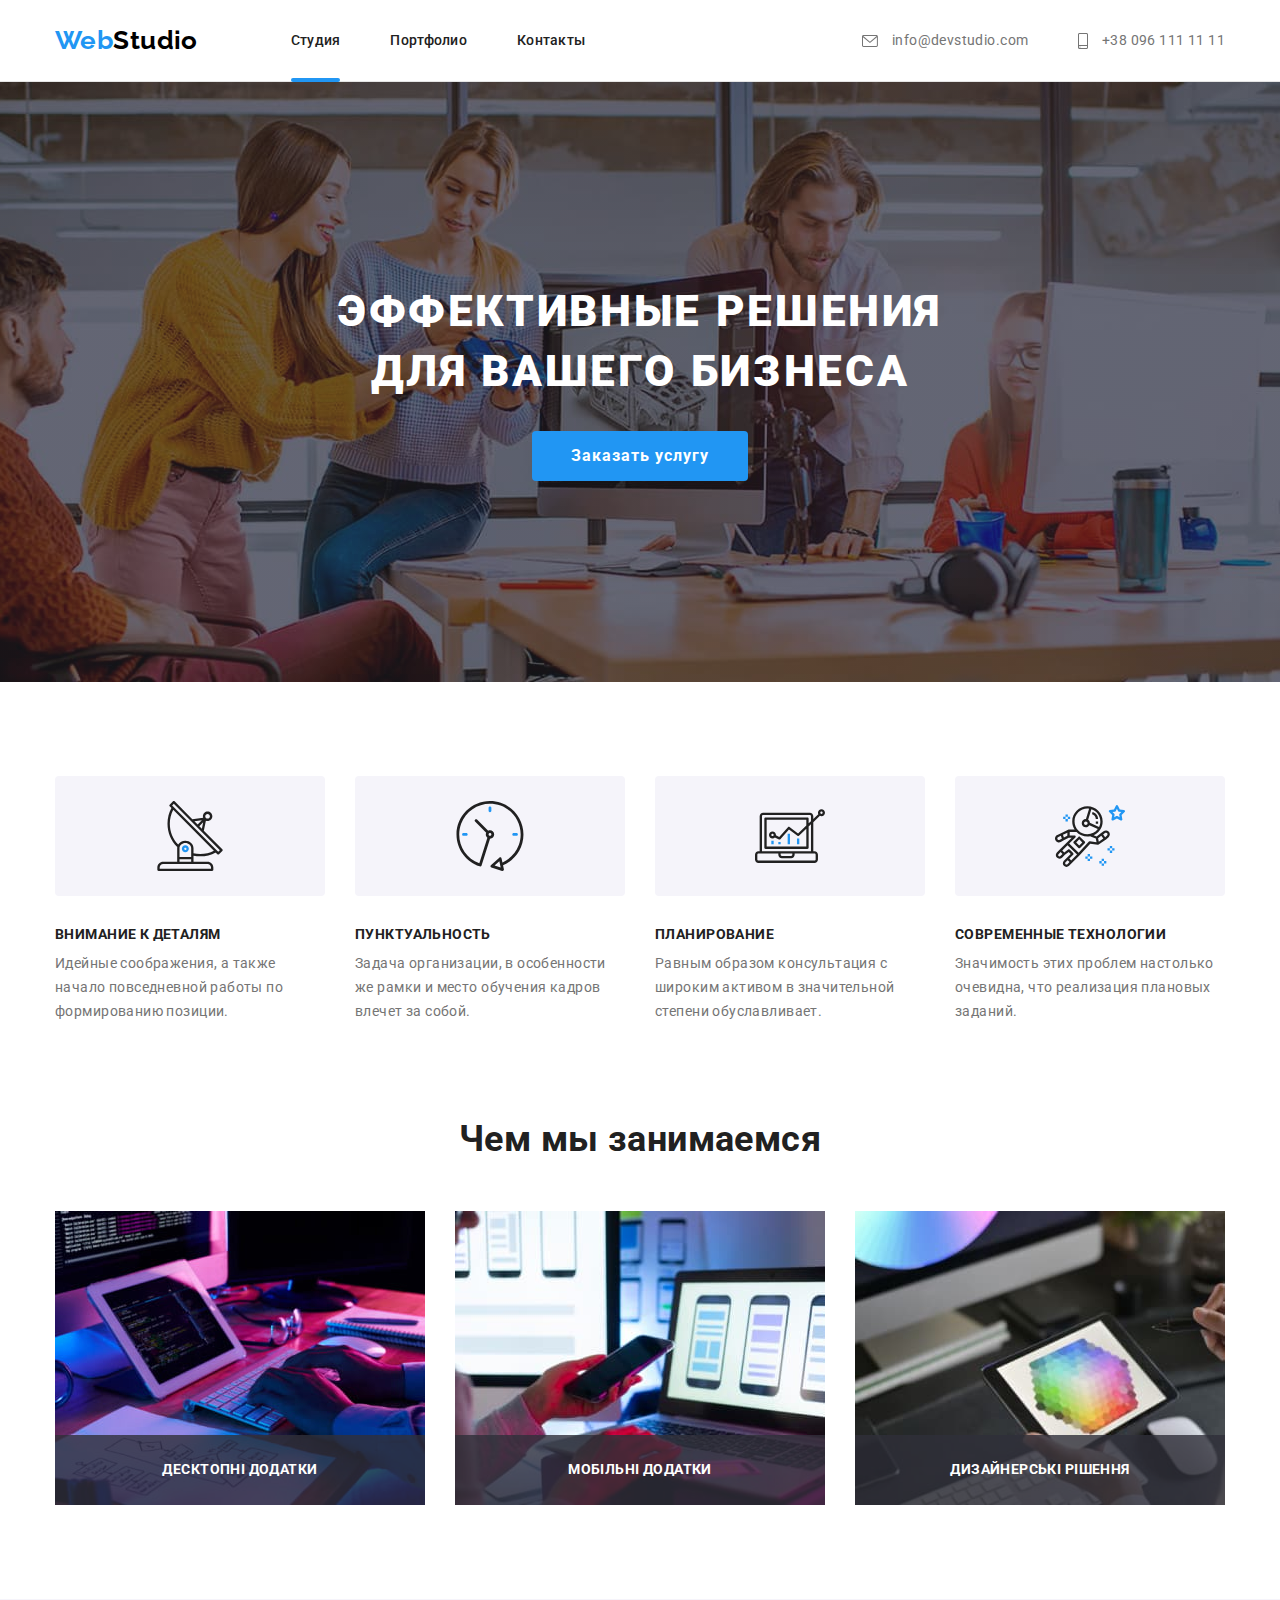
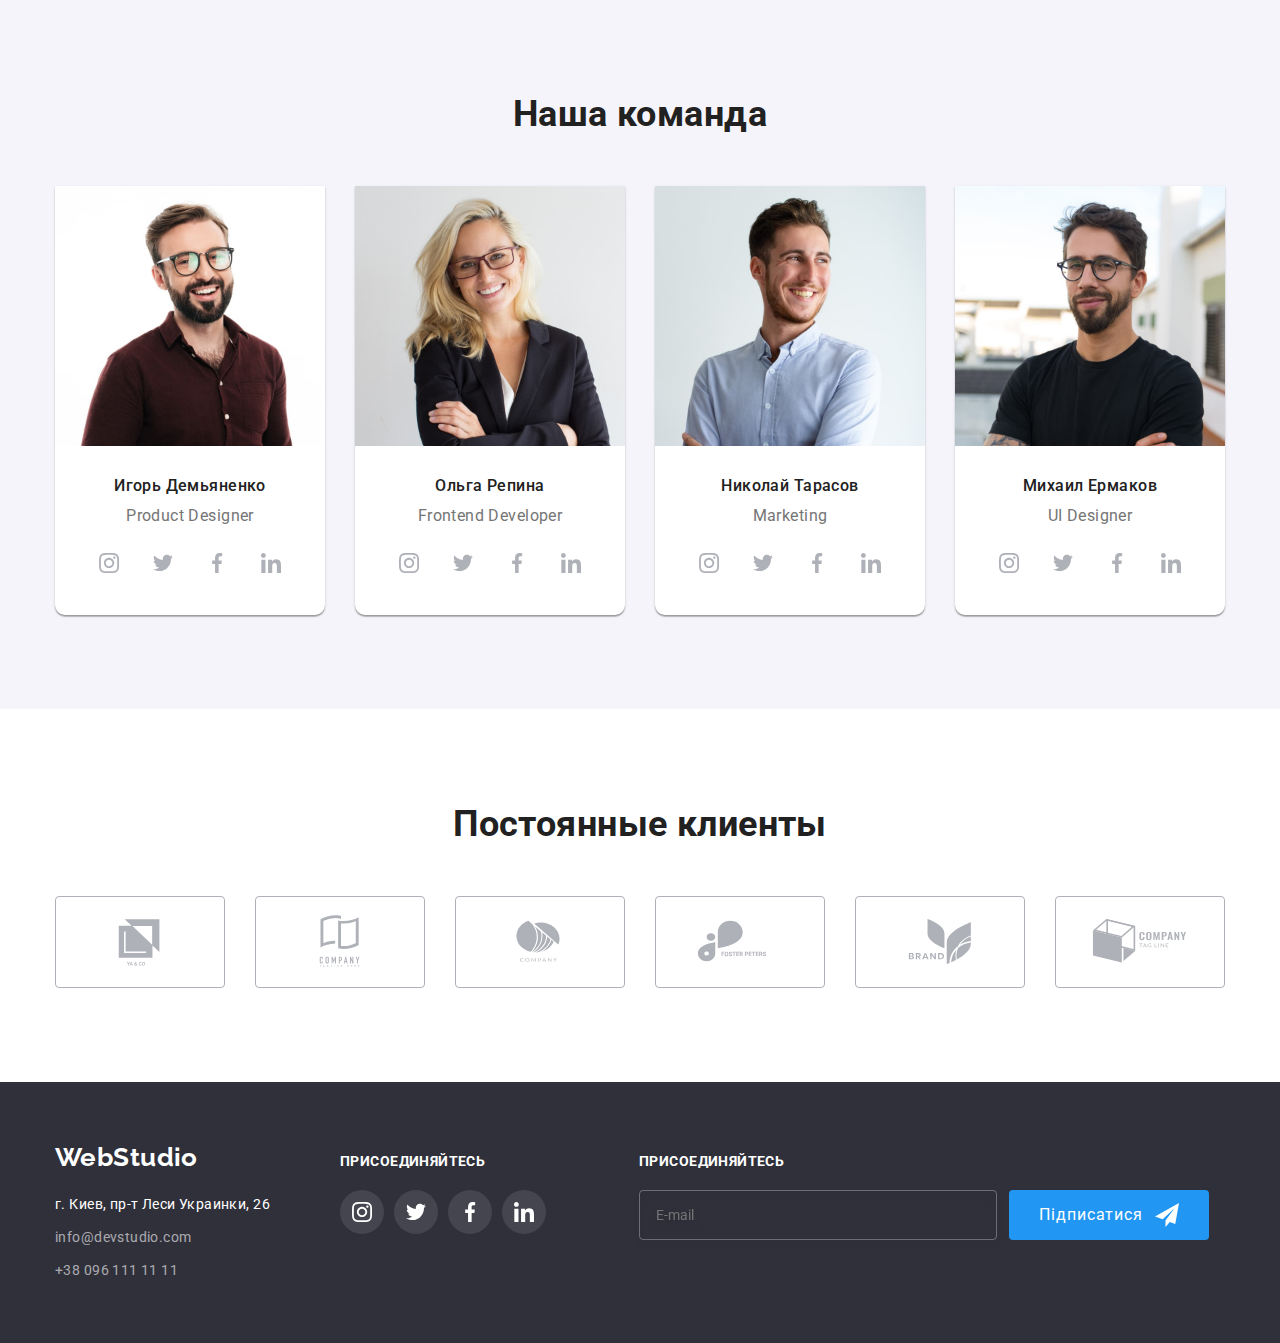
==== index.html @ ebb066fd "add sass" ====
<!DOCTYPE html>
<html lang="ru">
  <head>
    <meta charset="UTF-8" />
    <meta http-equiv="X-UA-Compatible" content="IE=edge" />
    <meta name="viewport" content="width=device-width, initial-scale=1.0" />
    <title>home-work-7</title>
    <link
      rel="stylesheet"
      href="https://cdnjs.cloudflare.com/ajax/libs/modern-normalize/1.1.0/modern-normalize.min.css"
    />
    <link
      href="https://fonts.googleapis.com/css2?family=Raleway:wght@700&family=Roboto:wght@400;500;700;900&display=swap"
      rel="stylesheet"
    />

    <link rel="stylesheet" href="./css/main.min.css" />
  </head>
  <body data-fixed-body>
    <header class="header">
      <nav class="main-nav container">
        <a class="logo main-nav__logo" href="./index.html"
          ><span class="logo__accent">Web</span>Studio</a
        >
        <ul class="site-nav">
          <li class="site-nav__item">
            <a class="site-nav__link current-page" href="./index.html">Студия</a>
          </li>
          <li class="site-nav__item">
            <a class="site-nav__link" href="./portfolio.html">Портфолио</a>
          </li>
          <li class="site-nav__item">
            <a class="site-nav__link" href="">Контакты</a>
          </li>
        </ul>
        <ul class="contacts">
          <li class="contacts__item">
            <a class="contacts__link" href="mailto:info@devstudio.com">
              <svg class="contacts__icon" width="16" height="12">
                <use href="./images/symbol-defs.svg#envelope"></use>
              </svg>
              info@devstudio.com</a
            >
          </li>
          <li class="contacts__item">
            <a class="contacts__link" href="tel:+380961111111"
              ><svg class="contacts__icon" width="10" height="16">
                <use href="./images/symbol-defs.svg#smartphone"></use>
              </svg>
              +38 096 111 11 11</a
            >
          </li>
        </ul>
      </nav>
    </header>
    <main>
      <section class="hero section">
        <div class="container">
          <h1 class="hero__title">Эффективные решения для вашего бизнеса</h1>
          <button class="btn hero__btn" type="button" data-modal-open>Заказать услугу</button>
        </div>
      </section>
      <section class="feature section">
        <div class="container">
          <h2 class="visually-hidden">Наши преимущества</h2>
          <ul class="feature__list">
            <li class="feature__item">
              <div class="feature__icon">
                <svg height="70" width="70">
                  <use href="./images/symbol-defs.svg#satellite"></use>
                </svg>
              </div>
              <h3 class="feature__title">Внимание к деталям</h3>
              <p class="feature__text">
                Идейные соображения, а также начало повседневной работы по формированию позиции.
              </p>
            </li>
            <li class="feature__item">
              <div class="feature__icon">
                <svg height="70" width="70">
                  <use href="./images/symbol-defs.svg#clock"></use>
                </svg>
              </div>
              <h3 class="feature__title">Пунктуальность</h3>
              <p class="feature__text">
                Задача организации, в особенности же рамки и место обучения кадров влечет за собой.
              </p>
            </li>
            <li class="feature__item">
              <div class="feature__icon">
                <svg height="70" width="70">
                  <use href="./images/symbol-defs.svg#graph"></use>
                </svg>
              </div>
              <h3 class="feature__title">Планирование</h3>
              <p class="feature__text">
                Равным образом консультация с широким активом в значительной степени обуславливает.
              </p>
            </li>
            <li class="feature__item">
              <div class="feature__icon">
                <svg height="70" width="70">
                  <use href="./images/symbol-defs.svg#astronaut"></use>
                </svg>
              </div>
              <h3 class="feature__title">Современные технологии</h3>
              <p class="feature__text">
                Значимость этих проблем настолько очевидна, что реализация плановых заданий.
              </p>
            </li>
          </ul>
        </div>
      </section>
      <section class="our-work section">
        <div class="container">
          <h2 class="section-title our-work__title">Чем мы занимаемся</h2>
          <ul class="our-work__list">
            <li class="our-work__item">
              <img src="./images/box_1.jpg" width="370" alt="рабочий стол с компьютером" />
              <div class="our-work__transparent-strip">
                <p class="our-work__text">Десктопні додатки</p>
              </div>
            </li>
            <li class="our-work__item">
              <img src="./images/box_2.jpg" width="370" alt="рабочий стол с компьютером" />
              <div class="our-work__transparent-strip">
                <p class="our-work__text">Мобільні додатки</p>
              </div>
            </li>
            <li class="our-work__item">
              <img src="./images/box_3.jpg" width="370" alt="планшет с палитрой цветов" />
              <div class="our-work__transparent-strip">
                <p class="our-work__text">Дизайнерські рішення</p>
              </div>
            </li>
          </ul>
        </div>
      </section>
      <section class="our-team section">
        <div class="container">
          <h2 class="section-title">Наша команда</h2>
          <ul class="our-team__list">
            <li class="our-team__item">
              <img
                src="./images/team/img_1.jpg"
                width="270"
                alt="мужчина в темной рубашке и очках"
              />
              <h3 class="our-team__title">Игорь Демьяненко</h3>
              <p class="our-team__profession">Product Designer</p>
              <ul class="social-icon-list">
                <li class="social-icon-item">
                  <a
                    class="out-team-icon-link"
                    href="https://www.instagram.com/"
                    target="_blank"
                    rel="noopener noreferrer nofollow"
                  >
                    <svg class="social-icon" height="20" width="20">
                      <use href="./images/symbol-defs.svg#instagram"></use>
                    </svg>
                  </a>
                </li>
                <li class="social-icon-item">
                  <a
                    class="out-team-icon-link"
                    href="https://twitter.com/"
                    target="_blank"
                    rel="noopener noreferrer nofollow"
                  >
                    <svg class="social-icon" height="20" width="20">
                      <use href="./images/symbol-defs.svg#twitter"></use>
                    </svg>
                  </a>
                </li>
                <li class="social-icon-item">
                  <a
                    class="out-team-icon-link"
                    href="https://www.facebook.com/"
                    target="_blank"
                    rel="noopener noreferrer nofollow"
                  >
                    <svg class="social-icon" height="20" width="20">
                      <use href="./images/symbol-defs.svg#facebook"></use>
                    </svg>
                  </a>
                </li>
                <li class="social-icon-item">
                  <a
                    class="out-team-icon-link"
                    href="https://ua.linkedin.com/"
                    target="_blank"
                    rel="noopener noreferrer nofollow"
                  >
                    <svg class="social-icon" height="20" width="20">
                      <use href="./images/symbol-defs.svg#linkedin"></use>
                    </svg>
                  </a>
                </li>
              </ul>
            </li>
            <li class="our-team__item">
              <img src="./images/team/img_2.jpg" width="270" alt="женщина в черном пиджаке" />
              <h3 class="our-team__title">Ольга Репина</h3>
              <p class="our-team__profession">Frontend Developer</p>
              <ul class="social-icon-list">
                <li class="social-icon-item">
                  <a
                    class="out-team-icon-link"
                    href="https://www.instagram.com/"
                    target="_blank"
                    rel="noopener noreferrer nofollow"
                  >
                    <svg class="social-icon" height="20" width="20">
                      <use href="./images/symbol-defs.svg#instagram"></use>
                    </svg>
                  </a>
                </li>
                <li class="social-icon-item">
                  <a
                    class="out-team-icon-link"
                    href="https://twitter.com/"
                    target="_blank"
                    rel="noopener noreferrer nofollow"
                  >
                    <svg class="social-icon" height="20" width="20">
                      <use href="./images/symbol-defs.svg#twitter"></use>
                    </svg>
                  </a>
                </li>
                <li class="social-icon-item">
                  <a
                    class="out-team-icon-link"
                    href="https://www.facebook.com/"
                    target="_blank"
                    rel="noopener noreferrer nofollow"
                  >
                    <svg class="social-icon" height="20" width="20">
                      <use href="./images/symbol-defs.svg#facebook"></use>
                    </svg>
                  </a>
                </li>
                <li class="social-icon-item">
                  <a
                    class="out-team-icon-link"
                    href="https://ua.linkedin.com/"
                    target="_blank"
                    rel="noopener noreferrer nofollow"
                  >
                    <svg class="social-icon" height="20" width="20">
                      <use href="./images/symbol-defs.svg#linkedin"></use>
                    </svg>
                  </a>
                </li>
              </ul>
            </li>
            <li class="our-team__item">
              <img src="./images/team/img_3.jpg" width="270" alt="мужчина в светлой рубашке" />
              <h3 class="our-team__title">Николай Тарасов</h3>
              <p class="our-team__profession">Marketing</p>
              <ul class="social-icon-list">
                <li class="social-icon-item">
                  <a
                    class="out-team-icon-link"
                    href="https://www.instagram.com/"
                    target="_blank"
                    rel="noopener noreferrer nofollow"
                  >
                    <svg class="social-icon" height="20" width="20">
                      <use href="./images/symbol-defs.svg#instagram"></use>
                    </svg>
                  </a>
                </li>
                <li class="social-icon-item">
                  <a
                    class="out-team-icon-link"
                    href="https://twitter.com/"
                    target="_blank"
                    rel="noopener noreferrer nofollow"
                  >
                    <svg class="social-icon" height="20" width="20">
                      <use href="./images/symbol-defs.svg#twitter"></use>
                    </svg>
                  </a>
                </li>
                <li class="social-icon-item">
                  <a
                    class="out-team-icon-link"
                    href="https://www.facebook.com/"
                    target="_blank"
                    rel="noopener noreferrer nofollow"
                  >
                    <svg class="social-icon" height="20" width="20">
                      <use href="./images/symbol-defs.svg#facebook"></use>
                    </svg>
                  </a>
                </li>
                <li class="social-icon-item">
                  <a
                    class="out-team-icon-link"
                    href="https://ua.linkedin.com/"
                    target="_blank"
                    rel="noopener noreferrer nofollow"
                  >
                    <svg class="social-icon" height="20" width="20">
                      <use href="./images/symbol-defs.svg#linkedin"></use>
                    </svg>
                  </a>
                </li>
              </ul>
            </li>
            <li class="our-team__item">
              <img src="./images/team/img_4.jpg" width="270" alt="мужчина в черной футболке" />
              <h3 class="our-team__title">Михаил Ермаков</h3>
              <p class="our-team__profession">UI Designer</p>
              <ul class="social-icon-list">
                <li class="social-icon-item">
                  <a
                    class="out-team-icon-link"
                    href="https://www.instagram.com/"
                    target="_blank"
                    rel="noopener noreferrer nofollow"
                  >
                    <svg class="social-icon" height="20" width="20">
                      <use href="./images/symbol-defs.svg#instagram"></use>
                    </svg>
                  </a>
                </li>
                <li class="social-icon-item">
                  <a
                    class="out-team-icon-link"
                    href="https://twitter.com/"
                    target="_blank"
                    rel="noopener noreferrer nofollow"
                  >
                    <svg class="social-icon" height="20" width="20">
                      <use href="./images/symbol-defs.svg#twitter"></use>
                    </svg>
                  </a>
                </li>
                <li class="social-icon-item">
                  <a
                    class="out-team-icon-link"
                    href="https://www.facebook.com/"
                    target="_blank"
                    rel="noopener noreferrer nofollow"
                  >
                    <svg class="social-icon" height="20" width="20">
                      <use href="./images/symbol-defs.svg#facebook"></use>
                    </svg>
                  </a>
                </li>
                <li class="social-icon-item">
                  <a
                    class="out-team-icon-link"
                    href="https://ua.linkedin.com/"
                    target="_blank"
                    rel="noopener noreferrer nofollow"
                  >
                    <svg class="social-icon" height="20" width="20">
                      <use href="./images/symbol-defs.svg#linkedin"></use>
                    </svg>
                  </a>
                </li>
              </ul>
            </li>
          </ul>
        </div>
      </section>
      <section class="section our-client">
        <div class="container">
          <h2 class="section-title title">Постоянные клиенты</h2>
          <ul class="our-client-list">
            <li class="our-client-item">
              <a class="our-client-link" href="" target="_blank">
                <svg class="our-client-logo" width="106" height="60">
                  <use href="./images/symbol-defs.svg#our-client-1"></use>
                </svg>
              </a>
            </li>
            <li class="our-client-item">
              <a class="our-client-link" href="" target="_blank">
                <svg class="our-client-logo" width="106" height="60">
                  <use href="./images/symbol-defs.svg#our-client-2"></use>
                </svg>
              </a>
            </li>
            <li class="our-client-item">
              <a class="our-client-link" href="" target="_blank">
                <svg class="our-client-logo" width="106" height="60">
                  <use href="./images/symbol-defs.svg#our-client-3"></use>
                </svg>
              </a>
            </li>
            <li class="our-client-item">
              <a class="our-client-link" href="" target="_blank">
                <svg class="our-client-logo" width="106" height="60">
                  <use href="./images/symbol-defs.svg#our-client-4"></use>
                </svg>
              </a>
            </li>
            <li class="our-client-item">
              <a class="our-client-link" href="" target="_blank">
                <svg class="our-client-logo" width="106" height="60">
                  <use href="./images/symbol-defs.svg#our-client-5"></use>
                </svg>
              </a>
            </li>
            <li class="our-client-item">
              <a class="our-client-link" href="" target="_blank">
                <svg class="our-client-logo" width="106" height="60">
                  <use href="./images/symbol-defs.svg#our-client-6"></use>
                </svg>
              </a>
            </li>
          </ul>
        </div>
      </section>
      <div class="backdrop is-hidden" data-modal>
        <div class="modal">
          <button class="modal-btn-cloce" data-modal-close>
            <svg class="modal-btn-cloce-icon" width="18" height="18">
              <use href="./images/symbol-defs.svg#modal-btn-close"></use>
            </svg>
          </button>
          <form class="register-form" name="register-form">
            <strong class="register-title">Залиште свої дані, ми вам передзвонимо</strong>
            <div class="register-group" role="group">
              <label class="register-wrap">
                <span class="register-lable">Ім'я</span>
                <input class="register-input" name="user-name" type="text" />
                <svg class="register-icon" width="18" height="18">
                  <use href="./images/symbol-defs.svg#form-name"></use>
                </svg>
              </label>

              <label class="register-wrap">
                <span class="register-lable">Телефон</span>
                <input class="register-input" name="user-phone" type="tel" />
                <svg class="register-icon" width="18" height="18">
                  <use href="./images/symbol-defs.svg#form-phone"></use>
                </svg>
              </label>
              <label class="register-wrap">
                <span class="register-lable">Пошта</span>
                <input class="register-input" name="user-email" type="email" />
                <svg class="register-icon" width="18" height="18">
                  <use href="./images/symbol-defs.svg#form-email"></use>
                </svg>
              </label>
              <label class="register-wrap">
                <span class="register-lable">Коментар</span>
                <textarea
                  class="register-message"
                  name="user-message"
                  rows="5"
                  placeholder="Введіть текст"
                ></textarea>
              </label>
            </div>
            <label class="register-agreement">
              <input
                class="register-checkbox visually-hidden"
                type="checkbox"
                name="register-checkbox"
              />
              <svg class="register-agreement-icon" width="16" height="15">
                <use class="icon-uncheck" href="./images/symbol-defs.svg#form-unchecked"></use>
                <use class="icon-check" href="./images/symbol-defs.svg#form-checked"></use>
              </svg>
              <span class="register-agreement-text"
                >Погоджуюся з розсилкою та приймаю
                <a
                  class="register-agreement-link"
                  href=""
                  target="_blank"
                  rel="noopener noreferrer nofollow"
                  >Умови договору</a
                ></span
              >
            </label>
            <button class="btn register-btn" type="submit">Відправити</button>
          </form>
        </div>
      </div>
    </main>
    <footer class="footer">
      <div class="container footer-wrap">
        <div class="footer-address-wrapper">
          <a href="./index.html" class="logo footer-logo"
            ><span class="logo-accent">Web</span>Studio</a
          >
          <address class="address">
            <ul class="address-list">
              <li class="address-item">
                <a
                  class="address-reset"
                  href="https://goo.gl/maps/MB9hLjErAf5WU4tf9"
                  target="_blank"
                  rel="noopener noreferrer nofollow"
                  >г. Киев, пр-т Леси Украинки, 26</a
                >
              </li>
              <li class="address-item">
                <a href="mailto:info@devstudio.com" class="footer-contacts items"
                  >info@devstudio.com</a
                >
              </li>
              <li class="address-item">
                <a href="tel:+380961111111" class="footer-contacts items">+38 096 111 11 11</a>
              </li>
            </ul>
          </address>
        </div>

        <div class="footer-social-wrapper">
          <h2 class="footer-title">присоединяйтесь</h2>
          <ul class="social-icon-list">
            <li class="social-icon-item">
              <a
                class="footer-social-icon-link"
                href="https://www.instagram.com/"
                target="_blank"
                rel="noopener noreferrer nofollow"
              >
                <svg class="social-icon" height="20" width="20">
                  <use href="./images/symbol-defs.svg#instagram"></use>
                </svg>
              </a>
            </li>
            <li class="social-icon-item">
              <a
                class="footer-social-icon-link"
                href="https://twitter.com/"
                target="_blank"
                rel="noopener noreferrer nofollow"
              >
                <svg class="social-icon" height="20" width="20">
                  <use href="./images/symbol-defs.svg#twitter"></use>
                </svg>
              </a>
            </li>
            <li class="social-icon-item">
              <a
                class="footer-social-icon-link"
                href="https://www.facebook.com/"
                target="_blank"
                rel="noopener noreferrer nofollow"
              >
                <svg class="social-icon" height="20" width="20">
                  <use href="./images/symbol-defs.svg#facebook"></use>
                </svg>
              </a>
            </li>
            <li class="social-icon-item">
              <a
                class="footer-social-icon-link"
                href="https://ua.linkedin.com/"
                target="_blank"
                rel="noopener noreferrer nofollow"
              >
                <svg class="social-icon" height="20" width="20">
                  <use href="./images/symbol-defs.svg#linkedin"></use>
                </svg>
              </a>
            </li>
          </ul>
        </div>
        <div class="footer-form-wrap">
          <h3 class="footer-title">присоединяйтесь</h3>
          <form class="footer-form">
            <input class="footer-input" type="text" placeholder="E-mail" name="footer-input" />
            <button class="footer-btn" type="submit">
              <span class="footer-btn-text">Підписатися</span
              ><svg width="24" height="24">
                <use href="./images/symbol-defs.svg#footer-icon-send"></use>
              </svg>
            </button>
          </form>
        </div>
      </div>
    </footer>
    <script src="./js/modal.js"></script>
  </body>
</html>
---- css/main.min.css ----
:root{--body-bg-color: #fff;--darck-background-color: #2f303a;--primery-background-color: #f5f4fa;--header-logo-color: #000000;--primery-text-color: #757575;--title-text-color: #212121;--white-title-color: #fff;--accent-site-color: #2196f3;--white-btn-text-color: #fff;--overlay-portfolio-color: rgba(33, 150, 243, 0.9);--icon-color: #afb1b8;--footer-address-color: rgba(255, 255, 255, 0.6);--footer-social-icon-bg: rgba(255, 255, 255, 0.1);--backdrop-color: rgba(0, 0, 0, 0.2);--input-bordr-color: rgba(33, 33, 33, 0.2);--input-label-color: #757575;--input-placeholder-color: rgba(117, 117, 117, 0.5);--input-icon-color: #212121;--main-transition: 250ms cubic-bezier(0.4, 0, 0.2, 1)}.visually-hidden{position:absolute;width:1px;height:1px;margin:-1px;border:0;padding:0;white-space:nowrap;-webkit-clip-path:inset(100%);clip-path:inset(100%);clip:rect(0 0 0 0);overflow:hidden}ul{list-style:none;margin-top:0;margin-bottom:0;padding-left:0}p{margin-top:0;margin-bottom:0}a{text-decoration:none;color:inherit}h1,h2,h3,h4,h5,h6{color:var(--title-text-color);margin-top:0;margin-bottom:0}img{display:block;max-width:100%;height:auto}body{font-family:"Roboto",sans-serif;color:var(--primery-text-color);font-size:14px;letter-spacing:.03em;background-color:var(--body-bg-color);max-width:100%}.container{width:1200px;padding-left:15px;padding-right:15px;margin-left:auto;margin-right:auto}.section{padding-bottom:94px;padding-top:94px}.current-page{color:var(--accent-site-color);position:relative}.current-page::after{content:"";display:block;position:absolute;bottom:-1px;width:100%;height:4px;border-radius:2px;background-color:#2196f3}.section-title{font-size:36px;line-height:1.2;text-align:center;margin-bottom:50px}.btn{display:-webkit-box;display:-ms-flexbox;display:flex;-webkit-box-align:center;-ms-flex-align:center;align-items:center;-webkit-box-pack:center;-ms-flex-pack:center;justify-content:center;margin:0 auto;height:50px;font-family:inherit;font-size:16px;font-weight:700;line-height:1.88;letter-spacing:.06em;color:var(--white-btn-text-color);background-color:var(--accent-site-color);border:rgba(0,0,0,0);border-radius:4px;cursor:pointer}.logo{font-family:"Raleway",sans-serif;font-weight:700;font-size:26px;line-height:1.2;color:var(--header-logo-color)}.logo__accent{color:var(--accent-site-color)}.social-icon-list{display:-webkit-box;display:-ms-flexbox;display:flex;-webkit-box-pack:center;-ms-flex-pack:center;justify-content:center;gap:10px}.out-team-icon-link{height:44px;width:44px;border-radius:50%;display:-webkit-box;display:-ms-flexbox;display:flex;-webkit-box-pack:center;-ms-flex-pack:center;justify-content:center;-webkit-box-align:center;-ms-flex-align:center;align-items:center;-webkit-transition:background-color var(--main-transition);transition:background-color var(--main-transition)}.out-team-icon-link:is(:hover,:focus) .social-icon{fill:var(--white-title-color)}.out-team-icon-link:is(:hover,:focus){fill:var(--white-title-color);background-color:#2196f3}.social-icon{fill:var(--icon-color);-webkit-transition:fill var(--main-transition);transition:fill var(--main-transition)}.header{border-bottom:1px solid #e5e5e5;max-width:1600px;margin:0 auto}.main-nav{display:-webkit-box;display:-ms-flexbox;display:flex;-webkit-box-align:center;-ms-flex-align:center;align-items:center}.site-nav__link,.contacts-link{font-weight:500;line-height:1.2;letter-spacing:.02em}.site-nav__link{color:var(--title-text-color);padding-top:32px;padding-bottom:32px;display:block;-webkit-transition:color var(--main-transition);transition:color var(--main-transition)}.site-nav__link:is(:hover,:focus){color:var(--accent-site-color)}.site-nav{display:-webkit-box;display:-ms-flexbox;display:flex;margin-left:93px;gap:50px}.contacts{display:-webkit-box;display:-ms-flexbox;display:flex;margin-left:auto;gap:50px}.contacts__link{color:var(--primery-text-color);padding-top:32px;padding-bottom:32px;-webkit-transition:color var(--main-transition);transition:color var(--main-transition)}.contacts__link:is(:hover,:focus){color:var(--accent-site-color)}.contacts__icon{vertical-align:middle;display:inline-block;fill:currentColor;margin-right:10px}.hero{padding:200px 0;text-align:center;min-height:600px;max-width:1600px;margin:0 auto;background-color:var(--darck-background-color);background-image:-webkit-gradient(linear, left top, right top, from(rgba(47, 48, 58, 0.4)), to(rgba(47, 48, 58, 0.4))),url(../images/hero.jpg);background-image:linear-gradient(to right, rgba(47, 48, 58, 0.4), rgba(47, 48, 58, 0.4)),url(../images/hero.jpg);background-repeat:no-repeat;background-size:cover;background-position:center}.hero__title{font-weight:900;font-size:44px;line-height:1.36;letter-spacing:.06em;text-transform:uppercase;width:693px;color:var(--white-title-color);margin-bottom:30px;margin-left:auto;margin-right:auto}.hero__btn{width:216px;-webkit-transition:-webkit-transform var(--main-transition);transition:-webkit-transform var(--main-transition);transition:transform var(--main-transition);transition:transform var(--main-transition), -webkit-transform var(--main-transition);-webkit-transition:-webkit-box-shadow var(--main-transition);transition:-webkit-box-shadow var(--main-transition);transition:box-shadow var(--main-transition);transition:box-shadow var(--main-transition), -webkit-box-shadow var(--main-transition)}.hero__btn:is(:hover,:focus){-webkit-box-shadow:0px 4px 4px rgba(255,255,255,.3);box-shadow:0px 4px 4px rgba(255,255,255,.3)}.feature__list{display:-webkit-box;display:-ms-flexbox;display:flex;-webkit-box-pack:justify;-ms-flex-pack:justify;justify-content:space-between}.feature__item{max-width:270px}.feature__title{font-size:14px;line-height:1.172;text-transform:uppercase;margin-bottom:10px}.feature__text{line-height:1.71}.feature__icon{height:120px;background-color:var(--primery-background-color);border-radius:4px;display:-webkit-box;display:-ms-flexbox;display:flex;-webkit-box-pack:center;-ms-flex-pack:center;justify-content:center;-webkit-box-align:center;-ms-flex-align:center;align-items:center;margin-bottom:30px}.our-work{padding-top:0}.our-work__list{display:-webkit-box;display:-ms-flexbox;display:flex;-webkit-box-pack:justify;-ms-flex-pack:justify;justify-content:space-between}.our-work__item{position:relative}.our-work__transparent-strip{content:"";display:block;position:absolute;bottom:0;width:100%;height:70px;background-color:rgba(47,48,58,.8);display:-webkit-box;display:-ms-flexbox;display:flex;-webkit-box-align:center;-ms-flex-align:center;align-items:center;-webkit-box-pack:center;-ms-flex-pack:center;justify-content:center}.our-work__text{font-size:14px;font-weight:700;line-height:1.14;letter-spacing:.03em;text-transform:uppercase;color:var(--white-title-color);display:-webkit-box;display:-ms-flexbox;display:flex;-webkit-box-align:center;-ms-flex-align:center;align-items:center;-webkit-box-pack:center;-ms-flex-pack:center;justify-content:center}.our-team{background-color:var(--primery-background-color);max-width:1600px;margin:0 auto}.our-team__list{display:-webkit-box;display:-ms-flexbox;display:flex;-webkit-box-pack:justify;-ms-flex-pack:justify;justify-content:space-between}.our-team__item{background-color:var(--body-bg-color);border-bottom-left-radius:10px;border-bottom-right-radius:10px;-webkit-box-shadow:0px 1px 3px rgba(0,0,0,.12),0px 1px 1px rgba(0,0,0,.14),0px 2px 1px rgba(0,0,0,.2);box-shadow:0px 1px 3px rgba(0,0,0,.12),0px 1px 1px rgba(0,0,0,.14),0px 2px 1px rgba(0,0,0,.2);padding-bottom:30px}.our-team__title{font-size:16px;font-weight:500;line-height:1.2;text-align:center;padding-top:30px;margin-bottom:10px}.our-team__profession{font-size:16px;line-height:1.2;text-align:center;margin-bottom:16px}.our-client-list{display:-webkit-box;display:-ms-flexbox;display:flex;gap:30px}.our-client-link{width:170px;height:92px;border:1px solid var(--icon-color);border-radius:4px;display:-webkit-box;display:-ms-flexbox;display:flex;-webkit-box-pack:center;-ms-flex-pack:center;justify-content:center;-webkit-box-align:center;-ms-flex-align:center;align-items:center;-ms-flex-preferred-size:calc((100% - 150px)/6);flex-basis:calc((100% - 150px)/6);-webkit-transition:border var(--main-transition);transition:border var(--main-transition)}.our-client-link:is(:hover,:focus){border:1px solid var(--accent-site-color)}.our-client-logo{fill:var(--icon-color);-webkit-transition:fill var(--main-transition);transition:fill var(--main-transition)}.our-client-link:is(:hover,:focus) .our-client-logo{fill:var(--accent-site-color)}.footer-wrap{display:-webkit-box;display:-ms-flexbox;display:flex;-webkit-box-align:baseline;-ms-flex-align:baseline;align-items:baseline}.footer{background-color:var(--darck-background-color);padding-top:60px;padding-bottom:60px;max-width:1600px;margin:0 auto}.footer .logo,.footer .address{color:#fff}.address .footer-contacts{color:var(--footer-address-color)}.address{line-height:1.7;font-style:normal;display:-webkit-inline-box;display:-ms-inline-flexbox;display:inline-flex}.address .items{-webkit-transition:color var(--main-transition);transition:color var(--main-transition)}.address .items:is(:hover,:focus){color:var(--accent-site-color)}.footer-logo{display:block;margin-bottom:20px}.address-item:not(:last-child){margin-bottom:9px}.footer-title{font-size:14px;text-transform:uppercase;line-height:1.14;letter-spacing:.03em;color:var(--white-title-color);margin-bottom:20px}.footer-address-wrapper{display:inline-block;margin-right:70px}.footer-social-wrapper{display:inline-block;margin-right:93px}.footer-social-wrapper .social-icon{fill:var(--white-title-color)}.social-icon{display:block}.footer-social-icon-link{height:44px;width:44px;border-radius:50%;display:-webkit-box;display:-ms-flexbox;display:flex;-webkit-box-pack:center;-ms-flex-pack:center;justify-content:center;-webkit-box-align:center;-ms-flex-align:center;align-items:center;background-color:var(--footer-social-icon-bg);-webkit-transition:background-color var(--main-transition);transition:background-color var(--main-transition)}.footer-social-icon-link:is(:hover,:focus){fill:var(--white-title-color);background-color:#2196f3}.footer-form{display:-webkit-box;display:-ms-flexbox;display:flex}.footer-input{width:358px;height:50px;margin-right:12px;padding:15px 16px;color:#fff;background-color:rgba(0,0,0,0);border:1px solid rgba(255,255,255,.3);-webkit-filter:drop-shadow(0px 4px 4px rgba(0, 0, 0, 0.15));filter:drop-shadow(0px 4px 4px rgba(0, 0, 0, 0.15));border-radius:4px;outline:rgba(0,0,0,0)}.footer-btn{display:-webkit-box;display:-ms-flexbox;display:flex;-webkit-box-align:center;-ms-flex-align:center;align-items:center;-webkit-box-pack:center;-ms-flex-pack:center;justify-content:center;gap:12px;width:200px;height:50px;background:var(--accent-site-color);color:var(--white-btn-text-color);border:rgba(0,0,0,0);border-radius:4px;-webkit-transition:-webkit-box-shadow var(--main-transition);transition:-webkit-box-shadow var(--main-transition);transition:box-shadow var(--main-transition);transition:box-shadow var(--main-transition), -webkit-box-shadow var(--main-transition)}.footer-btn:is(:hover,:focus){-webkit-box-shadow:0px 4px 4px rgba(255,255,255,.3);box-shadow:0px 4px 4px rgba(255,255,255,.3)}.footer-btn-text{font-size:16px;line-height:1.88;letter-spacing:.06em}.filter-buttons{display:-webkit-box;display:-ms-flexbox;display:flex;-webkit-box-pack:center;-ms-flex-pack:center;justify-content:center;margin-bottom:50px;gap:8px}.filter-bnt{font-family:inherit;font-size:16px;font-weight:500;line-height:1.6;background-color:var(--primery-background-color);cursor:pointer;border:0;border-radius:4px;padding:6px 22px;-webkit-transition:background-color var(--main-transition),color var(--main-transition),-webkit-box-shadow var(--main-transition);transition:background-color var(--main-transition),color var(--main-transition),-webkit-box-shadow var(--main-transition);transition:background-color var(--main-transition),color var(--main-transition),box-shadow var(--main-transition);transition:background-color var(--main-transition),color var(--main-transition),box-shadow var(--main-transition),-webkit-box-shadow var(--main-transition)}.filter-bnt:is(:hover,:focus),.filter-bnt.current-filter{color:var(--white-btn-text-color);background-color:var(--accent-site-color);-webkit-box-shadow:0px 3px 1px rgba(0,0,0,.1),0px 1px 2px rgba(0,0,0,.08),0px 2px 2px rgba(0,0,0,.12);box-shadow:0px 3px 1px rgba(0,0,0,.1),0px 1px 2px rgba(0,0,0,.08),0px 2px 2px rgba(0,0,0,.12)}.portfolio-list .portfolio-title{font-weight:700;font-size:18px;line-height:2;letter-spacing:.06em}.portfolio-item .portfolio-text{font-size:16px;line-height:1.9}.portfolio-list{display:-webkit-box;display:-ms-flexbox;display:flex;-ms-flex-wrap:wrap;flex-wrap:wrap;gap:30px}.portfolio-title{margin-bottom:4px}.portfolio-text-wrap{padding:20px 24px;border:1px solid #e5e5e5;border-top:none}.portfolio-item{-ms-flex-preferred-size:calc((100% - 60px)/3);flex-basis:calc((100% - 60px)/3)}.portfolio-item-link{display:block;-webkit-transition:-webkit-box-shadow var(--main-transition);transition:-webkit-box-shadow var(--main-transition);transition:box-shadow var(--main-transition);transition:box-shadow var(--main-transition), -webkit-box-shadow var(--main-transition)}.portfolio-item-link:is(:hover,:focus){-webkit-box-shadow:0px 1px 1px rgba(0,0,0,.12),0px 4px 4px rgba(0,0,0,.06),1px 4px 6px rgba(0,0,0,.16);box-shadow:0px 1px 1px rgba(0,0,0,.12),0px 4px 4px rgba(0,0,0,.06),1px 4px 6px rgba(0,0,0,.16)}.portfolio-item-img{position:relative;overflow:hidden}.portfolio-item-overlay-text{font-size:18px;line-height:1.56;letter-spacing:.03em;color:var(--white-title-color);padding:63px 24px}.portfolio-item-overlay{position:absolute;top:0;left:0;width:100%;height:100%;background-color:var(--overlay-portfolio-color);-webkit-transform:translateY(100%);transform:translateY(100%);-webkit-transition:-webkit-transform var(--main-transition);transition:-webkit-transform var(--main-transition);transition:transform var(--main-transition);transition:transform var(--main-transition), -webkit-transform var(--main-transition)}.portfolio-item-link:is(:hover,:focus) .portfolio-item-overlay{-webkit-transform:translateY(0);transform:translateY(0)}.backdrop{position:fixed;top:0;left:0;width:100%;height:100%;background-color:var(--backdrop-color);opacity:1;-webkit-transition:opacity var(--main-transition);transition:opacity var(--main-transition)}.backdrop.is-hidden{opacity:0;pointer-events:none;visibility:hidden}.modal{position:absolute;top:50%;left:50%;width:528px;height:581px;padding:40px;background-color:#fff;-webkit-box-shadow:0px 1px 3px rgba(0,0,0,.12),0px 1px 1px rgba(0,0,0,.14),0px 2px 1px rgba(0,0,0,.2);box-shadow:0px 1px 3px rgba(0,0,0,.12),0px 1px 1px rgba(0,0,0,.14),0px 2px 1px rgba(0,0,0,.2);border-radius:4px;-webkit-transform:scale(1) translate(-50%, -50%);transform:scale(1) translate(-50%, -50%);-webkit-transition:-webkit-transform var(--main-transition);transition:-webkit-transform var(--main-transition);transition:transform var(--main-transition);transition:transform var(--main-transition), -webkit-transform var(--main-transition)}.backdrop.is-hidden .modal{-webkit-transform:scale(0.9) translate(-50%, -50%);transform:scale(0.9) translate(-50%, -50%);-webkit-transition:opacity var(--main-transition);transition:opacity var(--main-transition)}.modal-btn-cloce{position:absolute;top:8px;right:8px;padding:6px;border:1px solid rgba(0,0,0,.1);border-radius:50%;background-color:#fff}.modal-btn-cloce:is(:hover,:focus){border:1px solid #2196f3}.modal-btn-cloce:is(:hover,:focus) .modal-btn-cloce-icon{-webkit-transform:rotate(90deg) scale(1.3);transform:rotate(90deg) scale(1.3);fill:#2196f3}.modal-btn-cloce-icon{display:-webkit-box;display:-ms-flexbox;display:flex;-webkit-box-align:center;-ms-flex-align:center;align-items:center;-webkit-box-pack:justify;-ms-flex-pack:justify;justify-content:space-between;-webkit-transition:scale 350ms linear,-webkit-transform 225ms linear;transition:scale 350ms linear,-webkit-transform 225ms linear;transition:transform 225ms linear,scale 350ms linear;transition:transform 225ms linear,scale 350ms linear,-webkit-transform 225ms linear}.register-title{font-size:20px;line-height:1.15;letter-spacing:.03em;color:var(--title-text-color);display:block;text-align:center;margin-bottom:12px}.register-group{margin-bottom:20px}.register-message,.register-input{min-width:448px;border:1px solid var(--input-bordr-color);border-radius:4px}.register-input{display:block;font-size:14px;height:40px;margin-bottom:10px;padding:12px;padding-left:42px;outline:rgba(0,0,0,0);-webkit-transition:border-color var(--main-transition);transition:border-color var(--main-transition)}.register-input:focus{border-color:var(--accent-site-color)}.register-wrap{position:relative;display:block}.register-icon{position:absolute;bottom:11px;left:12px;fill:var(--input-icon-color);-webkit-transition:fill var(--main-transition);transition:fill var(--main-transition)}.register-input:focus+.register-icon{fill:var(--accent-site-color)}.register-message{height:120px;padding:12px 16px;resize:none;outline:rgba(0,0,0,0);-webkit-transition:border-color var(--main-transition);transition:border-color var(--main-transition)}.register-message::-webkit-input-placeholder{font-size:12px;line-height:1.16;letter-spacing:.01em;color:var(--input-placeholder-color)}.register-message::-moz-placeholder{font-size:12px;line-height:1.16;letter-spacing:.01em;color:var(--input-placeholder-color)}.register-message:-ms-input-placeholder{font-size:12px;line-height:1.16;letter-spacing:.01em;color:var(--input-placeholder-color)}.register-message::-ms-input-placeholder{font-size:12px;line-height:1.16;letter-spacing:.01em;color:var(--input-placeholder-color)}.register-message::placeholder{font-size:12px;line-height:1.16;letter-spacing:.01em;color:var(--input-placeholder-color)}.register-message:focus{border-color:var(--accent-site-color)}.register-lable{display:block;font-weight:400;font-size:12px;line-height:1.16;letter-spacing:.01em;color:var(--input-label-color);margin-bottom:4px}.register-agreement{display:-webkit-box;display:-ms-flexbox;display:flex;-webkit-box-align:center;-ms-flex-align:center;align-items:center;-webkit-box-pack:center;-ms-flex-pack:center;justify-content:center;gap:8px;margin-bottom:30px}.register-agreement-text{font-size:14px;line-height:1.71;letter-spacing:.03em;color:var(--primery-text-color);-webkit-user-select:none;-moz-user-select:none;-ms-user-select:none;user-select:none}.register-agreement-link{color:var(--accent-site-color);text-decoration:underline;text-underline-position:under}.icon-check{opacity:0;-webkit-transition:opacity var(--main-transition);transition:opacity var(--main-transition)}.register-checkbox:checked+.register-agreement-icon>.icon-uncheck{opacity:0}.register-checkbox:checked+.register-agreement-icon>.icon-check{opacity:1}.register-checkbox:focus+.register-agreement-icon{outline:2px solid var(--accent-site-color);outline-offset:1px;border-radius:2px}.register-btn{width:200px;-webkit-transition:-webkit-box-shadow var(--main-transition);transition:-webkit-box-shadow var(--main-transition);transition:box-shadow var(--main-transition);transition:box-shadow var(--main-transition), -webkit-box-shadow var(--main-transition)}.register-btn:is(:hover,:focus){-webkit-box-shadow:0px 4px 4px rgba(0,0,0,.15);box-shadow:0px 4px 4px rgba(0,0,0,.15)}/*# sourceMappingURL=main.min.css.map */
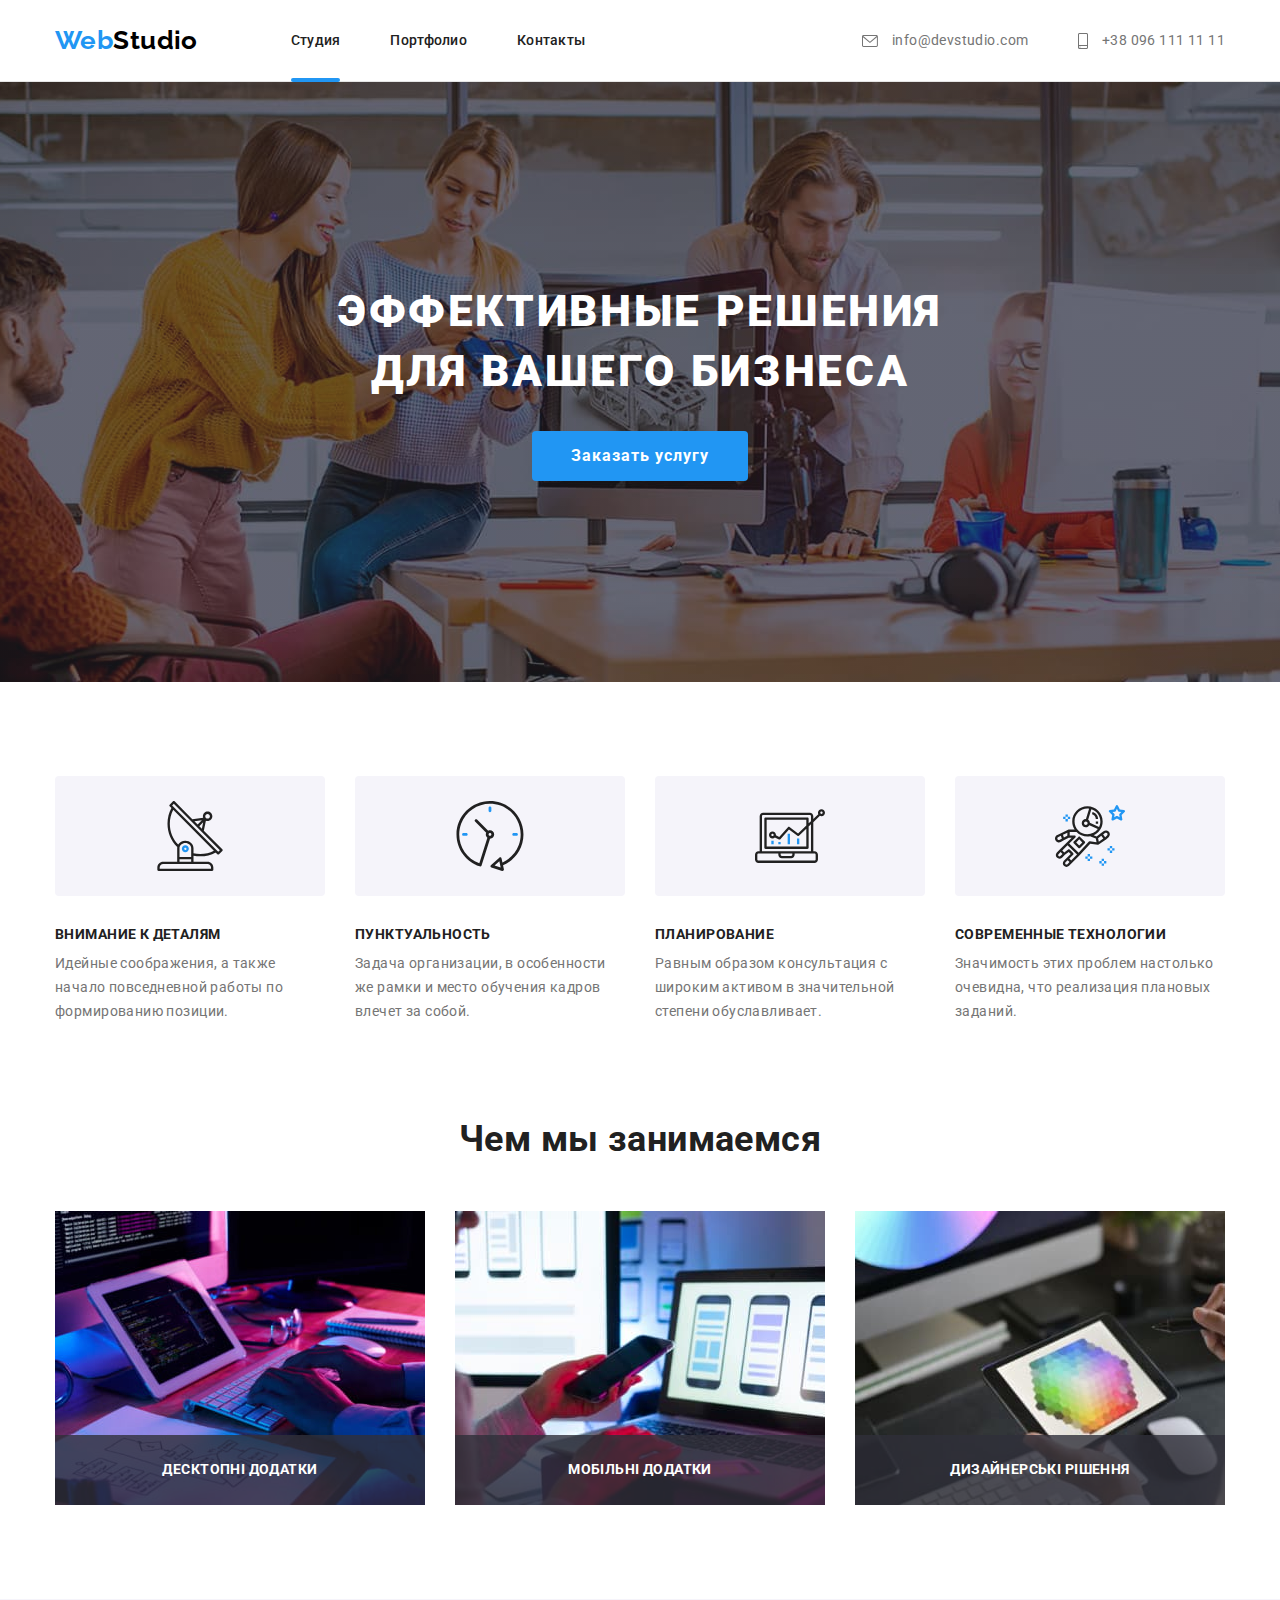
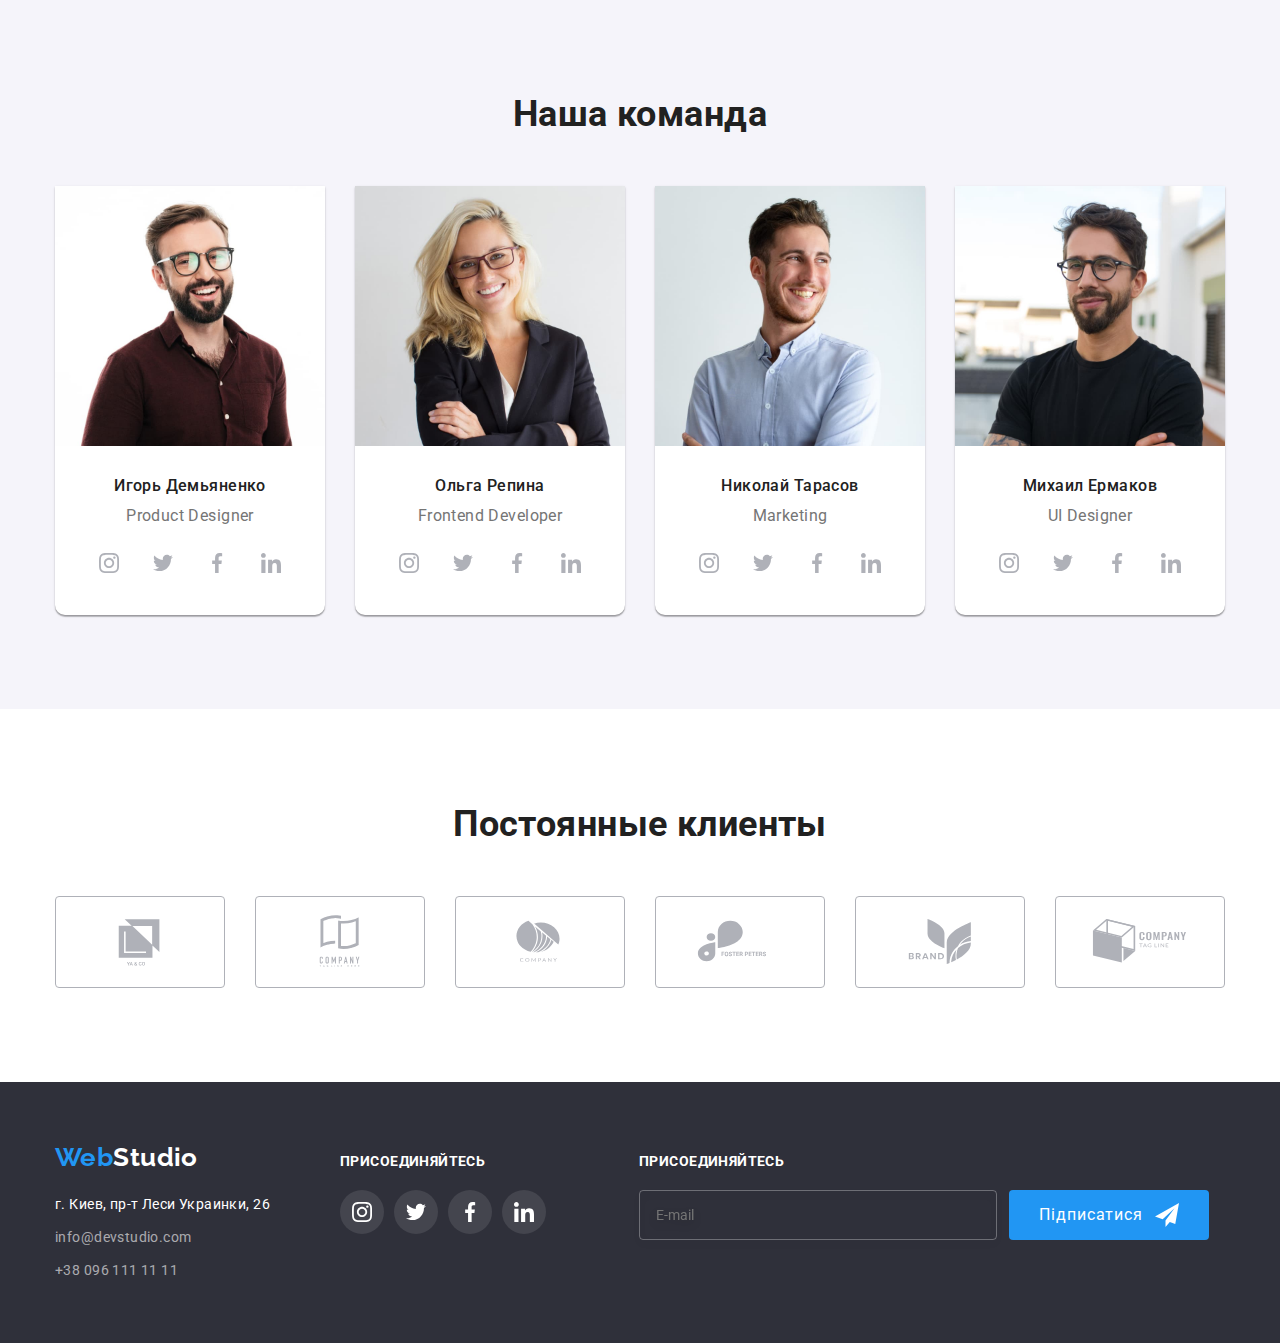
==== commit 334db494: "fix" ====
--- a/index.html
+++ b/index.html
@@ -488,7 +488,7 @@
       <div class="container footer-wrap">
         <div class="footer-address-wrapper">
           <a href="./index.html" class="logo footer-logo"
-            ><span class="logo-accent">Web</span>Studio</a
+            ><span class="logo__accent">Web</span>Studio</a
           >
           <address class="address">
             <ul class="address-list">
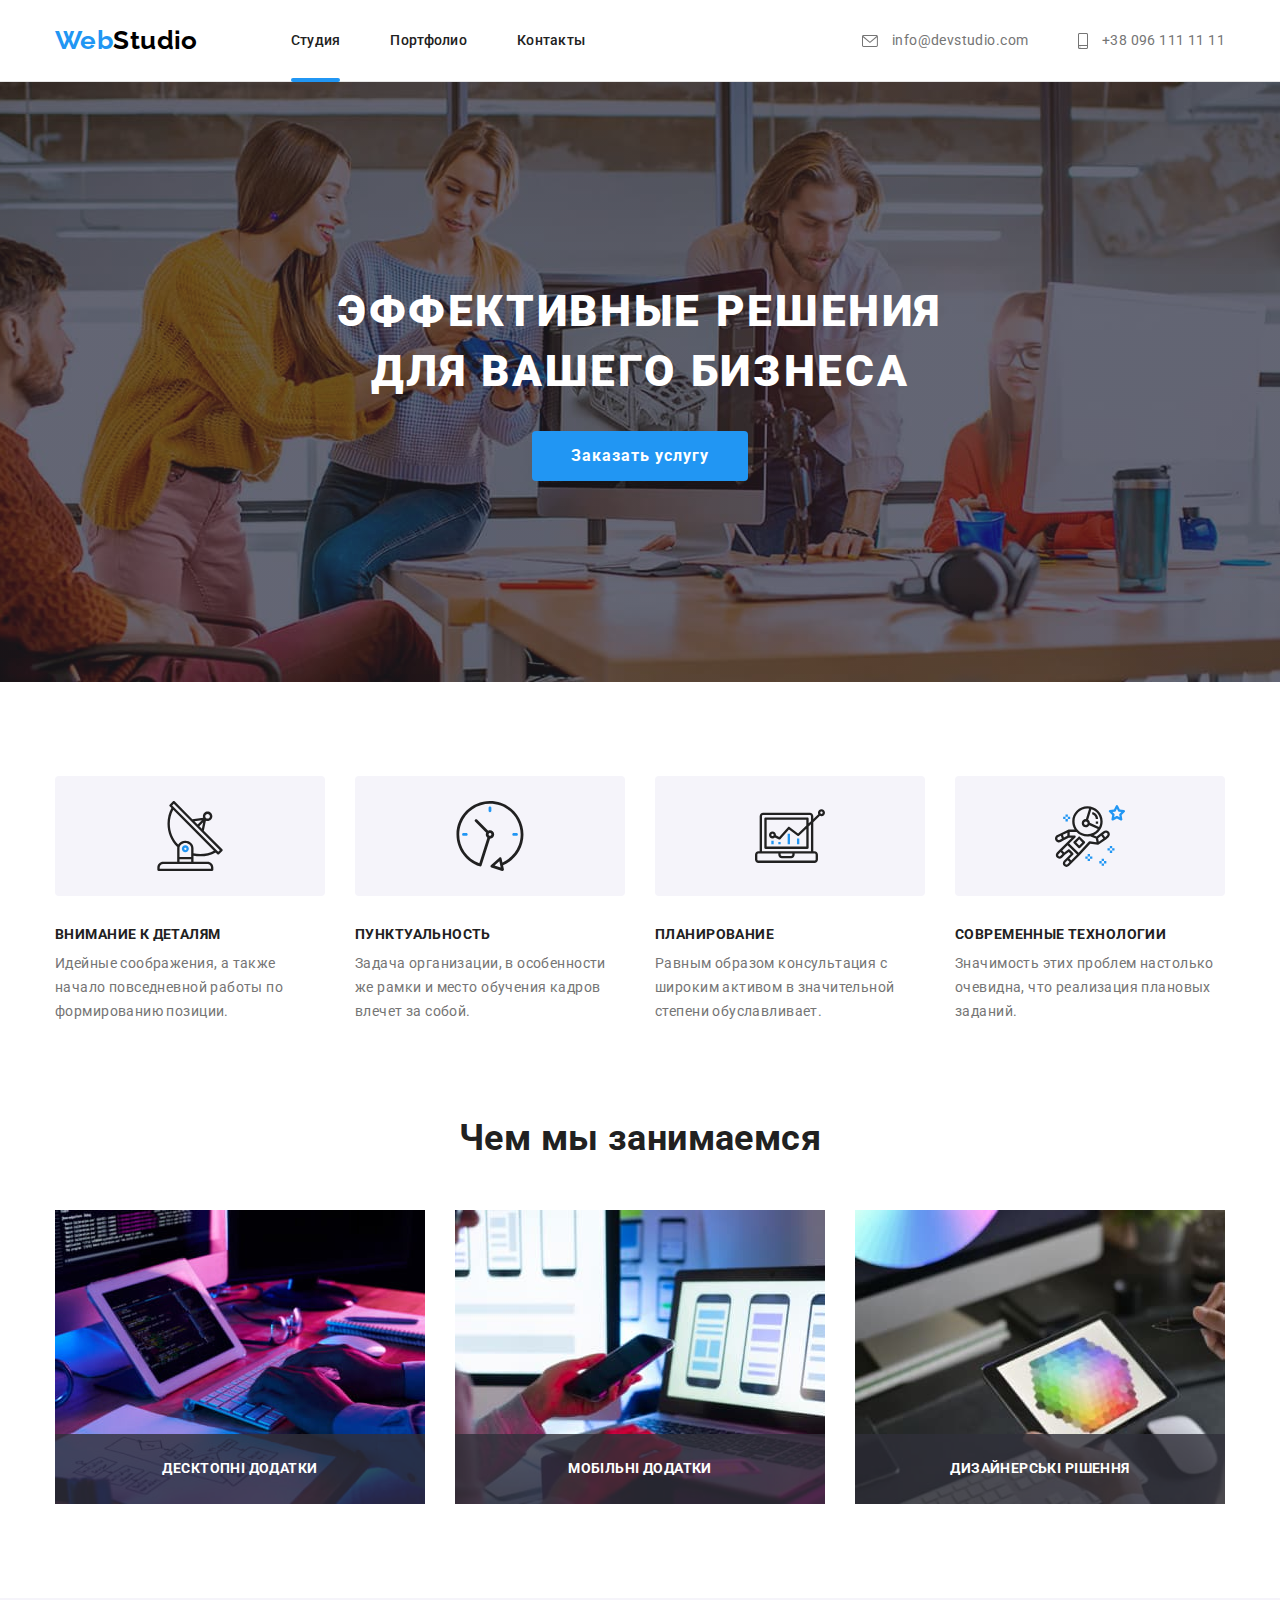
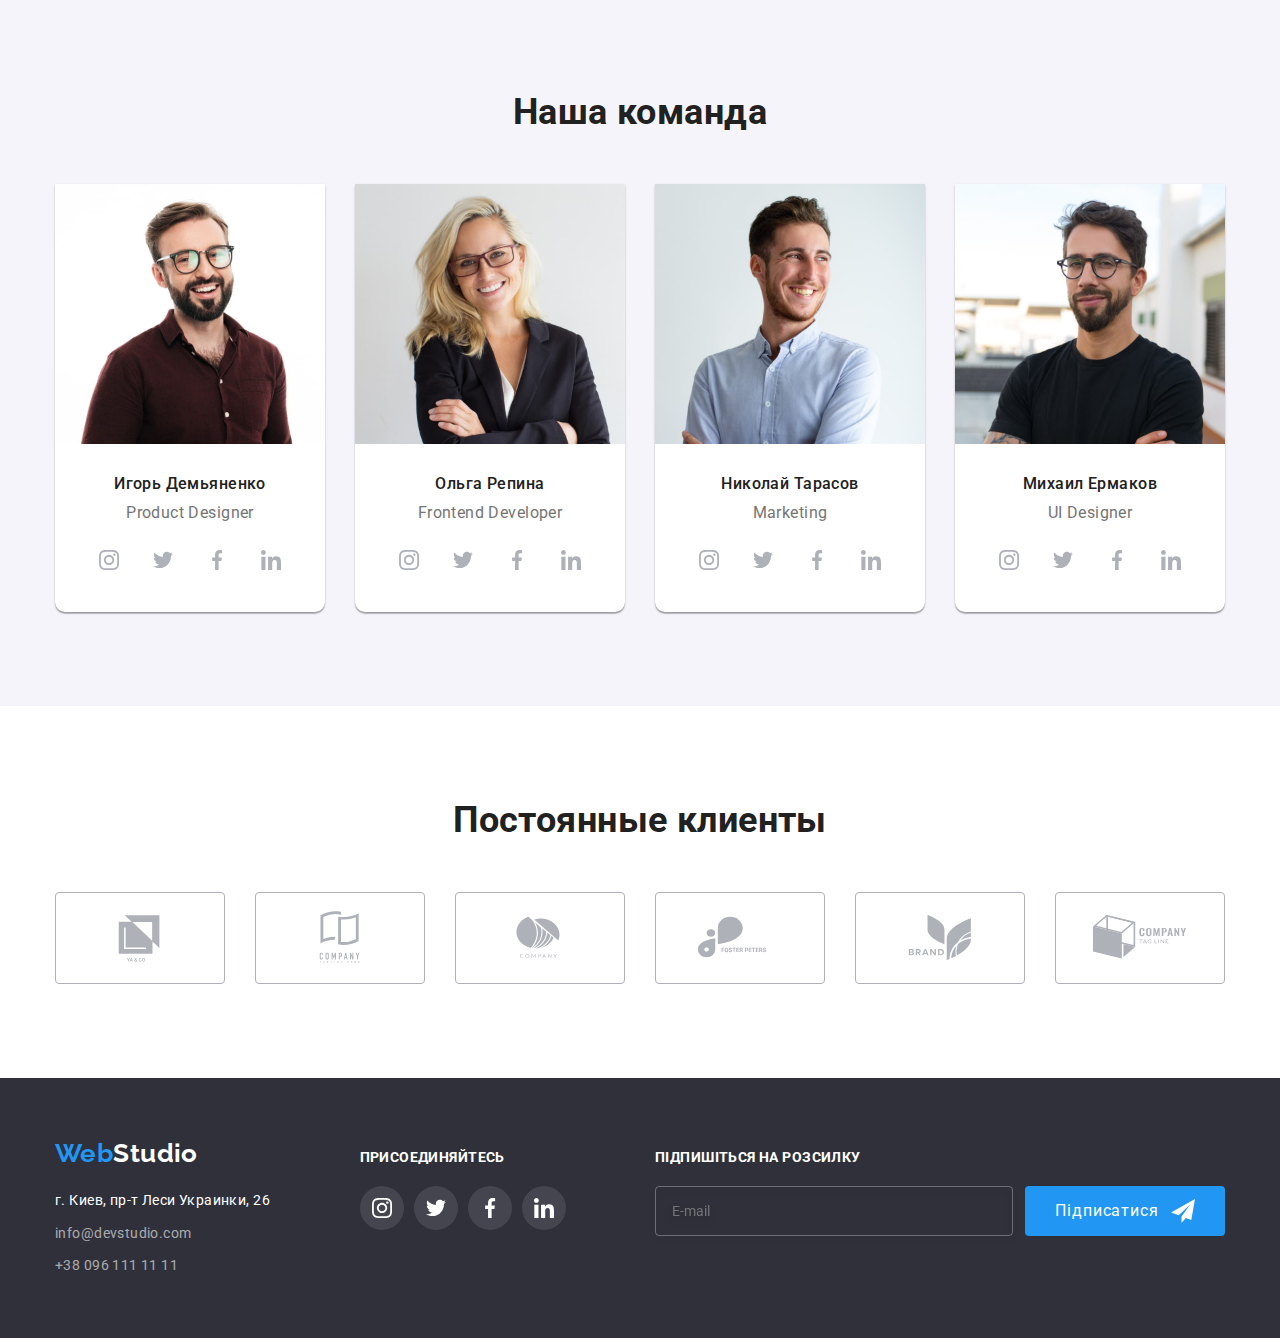
==== commit 48a21f1f: "add" ====
--- a/index.html
+++ b/index.html
@@ -22,6 +22,13 @@
         <a class="logo main-nav__logo" href="./index.html"
           ><span class="logo__accent">Web</span>Studio</a
         >
+        <!-- Burger-menu -->
+        <button class="burger-open-btn js-open-menu">
+          <svg class="mob-btn__icon" width="40" height="40">
+            <use href="./images/symbol-defs.svg#burger-menu"></use>
+          </svg>
+        </button>
+
         <ul class="site-nav">
           <li class="site-nav__item">
             <a class="site-nav__link current-page" href="./index.html">Студия</a>
@@ -143,7 +150,7 @@
             <li class="our-team__item">
               <img
                 src="./images/team/img_1.jpg"
-                width="270"
+                min-width="270"
                 alt="мужчина в темной рубашке и очках"
               />
               <h3 class="our-team__title">Игорь Демьяненко</h3>
@@ -200,7 +207,7 @@
               </ul>
             </li>
             <li class="our-team__item">
-              <img src="./images/team/img_2.jpg" width="270" alt="женщина в черном пиджаке" />
+              <img src="./images/team/img_2.jpg" min-width="270" alt="женщина в черном пиджаке" />
               <h3 class="our-team__title">Ольга Репина</h3>
               <p class="our-team__profession">Frontend Developer</p>
               <ul class="social-icon-list">
@@ -255,7 +262,7 @@
               </ul>
             </li>
             <li class="our-team__item">
-              <img src="./images/team/img_3.jpg" width="270" alt="мужчина в светлой рубашке" />
+              <img src="./images/team/img_3.jpg" min-width="270" alt="мужчина в светлой рубашке" />
               <h3 class="our-team__title">Николай Тарасов</h3>
               <p class="our-team__profession">Marketing</p>
               <ul class="social-icon-list">
@@ -310,7 +317,7 @@
               </ul>
             </li>
             <li class="our-team__item">
-              <img src="./images/team/img_4.jpg" width="270" alt="мужчина в черной футболке" />
+              <img src="./images/team/img_4.jpg" min-width="270" alt="мужчина в черной футболке" />
               <h3 class="our-team__title">Михаил Ермаков</h3>
               <p class="our-team__profession">UI Designer</p>
               <ul class="social-icon-list">
@@ -367,7 +374,7 @@
           </ul>
         </div>
       </section>
-      <section class="section our-client">
+      <section class="our-client">
         <div class="container">
           <h2 class="section-title title">Постоянные клиенты</h2>
           <ul class="our-client-list">
@@ -483,6 +490,32 @@
           </form>
         </div>
       </div>
+      <div class="burger-menu js-menu-container">
+        <button class="burger-close-btn js-close-menu" aria-expanded="false">
+          <svg class="burger-close-btn__icon" width="40" height="40">
+            <use href="./images/symbol-defs.svg#burger-menu-close"></use>
+          </svg>
+        </button>
+        <ul class="burger-menu__list">
+          <li class="butger-menu__item current-burger-page"><a href="">Студія</a></li>
+          <li class="butger-menu__item"><a href="./portfolio.html">Портфоліо</a></li>
+          <li class="butger-menu__item"><a href="">Контакти</a></li>
+        </ul>
+        <ul class="burger-contacts">
+          <li class="burger-contacts__item">
+            <a href="tel:+380961111111">+38 096 111 11 11</a>
+          </li>
+          <li class="burger-contacts__item">
+            <a href="mail:info@devstudio.com">info@devstudio.com</a>
+          </li>
+        </ul>
+        <ul class="berger-social">
+          <li class="berger-social__item"><a href="">Instagram</a></li>
+          <li class="berger-social__item"><a href="">Twitter</a></li>
+          <li class="berger-social__item"><a href="">Facebook</a></li>
+          <li class="berger-social__item"><a href="">LinkedIn</a></li>
+        </ul>
+      </div>
     </main>
     <footer class="footer">
       <div class="container footer-wrap">
@@ -567,7 +600,7 @@
           </ul>
         </div>
         <div class="footer-form-wrap">
-          <h3 class="footer-title">присоединяйтесь</h3>
+          <h3 class="footer-title">Підпишіться на розсилку</h3>
           <form class="footer-form">
             <input class="footer-input" type="text" placeholder="E-mail" name="footer-input" />
             <button class="footer-btn" type="submit">
@@ -580,6 +613,7 @@
         </div>
       </div>
     </footer>
+    <script src="./js/burger-menu-mobile.js"></script>
     <script src="./js/modal.js"></script>
   </body>
 </html>
--- a/css/main.min.css
+++ b/css/main.min.css
@@ -1 +1 @@
-:root{--body-bg-color: #fff;--darck-background-color: #2f303a;--primery-background-color: #f5f4fa;--header-logo-color: #000000;--primery-text-color: #757575;--title-text-color: #212121;--white-title-color: #fff;--accent-site-color: #2196f3;--white-btn-text-color: #fff;--overlay-portfolio-color: rgba(33, 150, 243, 0.9);--icon-color: #afb1b8;--footer-address-color: rgba(255, 255, 255, 0.6);--footer-social-icon-bg: rgba(255, 255, 255, 0.1);--backdrop-color: rgba(0, 0, 0, 0.2);--input-bordr-color: rgba(33, 33, 33, 0.2);--input-label-color: #757575;--input-placeholder-color: rgba(117, 117, 117, 0.5);--input-icon-color: #212121;--main-transition: 250ms cubic-bezier(0.4, 0, 0.2, 1)}.visually-hidden{position:absolute;width:1px;height:1px;margin:-1px;border:0;padding:0;white-space:nowrap;-webkit-clip-path:inset(100%);clip-path:inset(100%);clip:rect(0 0 0 0);overflow:hidden}ul{list-style:none;margin-top:0;margin-bottom:0;padding-left:0}p{margin-top:0;margin-bottom:0}a{text-decoration:none;color:inherit}h1,h2,h3,h4,h5,h6{color:var(--title-text-color);margin-top:0;margin-bottom:0}img{display:block;max-width:100%;height:auto}body{font-family:"Roboto",sans-serif;color:var(--primery-text-color);font-size:14px;letter-spacing:.03em;background-color:var(--body-bg-color);max-width:100%}.container{width:1200px;padding-left:15px;padding-right:15px;margin-left:auto;margin-right:auto}.section{padding-bottom:94px;padding-top:94px}.current-page{color:var(--accent-site-color);position:relative}.current-page::after{content:"";display:block;position:absolute;bottom:-1px;width:100%;height:4px;border-radius:2px;background-color:#2196f3}.section-title{font-size:36px;line-height:1.2;text-align:center;margin-bottom:50px}.btn{display:-webkit-box;display:-ms-flexbox;display:flex;-webkit-box-align:center;-ms-flex-align:center;align-items:center;-webkit-box-pack:center;-ms-flex-pack:center;justify-content:center;margin:0 auto;height:50px;font-family:inherit;font-size:16px;font-weight:700;line-height:1.88;letter-spacing:.06em;color:var(--white-btn-text-color);background-color:var(--accent-site-color);border:rgba(0,0,0,0);border-radius:4px;cursor:pointer}.logo{font-family:"Raleway",sans-serif;font-weight:700;font-size:26px;line-height:1.2;color:var(--header-logo-color)}.logo__accent{color:var(--accent-site-color)}.social-icon-list{display:-webkit-box;display:-ms-flexbox;display:flex;-webkit-box-pack:center;-ms-flex-pack:center;justify-content:center;gap:10px}.out-team-icon-link{height:44px;width:44px;border-radius:50%;display:-webkit-box;display:-ms-flexbox;display:flex;-webkit-box-pack:center;-ms-flex-pack:center;justify-content:center;-webkit-box-align:center;-ms-flex-align:center;align-items:center;-webkit-transition:background-color var(--main-transition);transition:background-color var(--main-transition)}.out-team-icon-link:is(:hover,:focus) .social-icon{fill:var(--white-title-color)}.out-team-icon-link:is(:hover,:focus){fill:var(--white-title-color);background-color:#2196f3}.social-icon{fill:var(--icon-color);-webkit-transition:fill var(--main-transition);transition:fill var(--main-transition)}.header{border-bottom:1px solid #e5e5e5;max-width:1600px;margin:0 auto}.main-nav{display:-webkit-box;display:-ms-flexbox;display:flex;-webkit-box-align:center;-ms-flex-align:center;align-items:center}.site-nav__link,.contacts-link{font-weight:500;line-height:1.2;letter-spacing:.02em}.site-nav__link{color:var(--title-text-color);padding-top:32px;padding-bottom:32px;display:block;-webkit-transition:color var(--main-transition);transition:color var(--main-transition)}.site-nav__link:is(:hover,:focus){color:var(--accent-site-color)}.site-nav{display:-webkit-box;display:-ms-flexbox;display:flex;margin-left:93px;gap:50px}.contacts{display:-webkit-box;display:-ms-flexbox;display:flex;margin-left:auto;gap:50px}.contacts__link{color:var(--primery-text-color);padding-top:32px;padding-bottom:32px;-webkit-transition:color var(--main-transition);transition:color var(--main-transition)}.contacts__link:is(:hover,:focus){color:var(--accent-site-color)}.contacts__icon{vertical-align:middle;display:inline-block;fill:currentColor;margin-right:10px}.hero{padding:200px 0;text-align:center;min-height:600px;max-width:1600px;margin:0 auto;background-color:var(--darck-background-color);background-image:-webkit-gradient(linear, left top, right top, from(rgba(47, 48, 58, 0.4)), to(rgba(47, 48, 58, 0.4))),url(../images/hero.jpg);background-image:linear-gradient(to right, rgba(47, 48, 58, 0.4), rgba(47, 48, 58, 0.4)),url(../images/hero.jpg);background-repeat:no-repeat;background-size:cover;background-position:center}.hero__title{font-weight:900;font-size:44px;line-height:1.36;letter-spacing:.06em;text-transform:uppercase;width:693px;color:var(--white-title-color);margin-bottom:30px;margin-left:auto;margin-right:auto}.hero__btn{width:216px;-webkit-transition:-webkit-transform var(--main-transition);transition:-webkit-transform var(--main-transition);transition:transform var(--main-transition);transition:transform var(--main-transition), -webkit-transform var(--main-transition);-webkit-transition:-webkit-box-shadow var(--main-transition);transition:-webkit-box-shadow var(--main-transition);transition:box-shadow var(--main-transition);transition:box-shadow var(--main-transition), -webkit-box-shadow var(--main-transition)}.hero__btn:is(:hover,:focus){-webkit-box-shadow:0px 4px 4px rgba(255,255,255,.3);box-shadow:0px 4px 4px rgba(255,255,255,.3)}.feature__list{display:-webkit-box;display:-ms-flexbox;display:flex;-webkit-box-pack:justify;-ms-flex-pack:justify;justify-content:space-between}.feature__item{max-width:270px}.feature__title{font-size:14px;line-height:1.172;text-transform:uppercase;margin-bottom:10px}.feature__text{line-height:1.71}.feature__icon{height:120px;background-color:var(--primery-background-color);border-radius:4px;display:-webkit-box;display:-ms-flexbox;display:flex;-webkit-box-pack:center;-ms-flex-pack:center;justify-content:center;-webkit-box-align:center;-ms-flex-align:center;align-items:center;margin-bottom:30px}.our-work{padding-top:0}.our-work__list{display:-webkit-box;display:-ms-flexbox;display:flex;-webkit-box-pack:justify;-ms-flex-pack:justify;justify-content:space-between}.our-work__item{position:relative}.our-work__transparent-strip{content:"";display:block;position:absolute;bottom:0;width:100%;height:70px;background-color:rgba(47,48,58,.8);display:-webkit-box;display:-ms-flexbox;display:flex;-webkit-box-align:center;-ms-flex-align:center;align-items:center;-webkit-box-pack:center;-ms-flex-pack:center;justify-content:center}.our-work__text{font-size:14px;font-weight:700;line-height:1.14;letter-spacing:.03em;text-transform:uppercase;color:var(--white-title-color);display:-webkit-box;display:-ms-flexbox;display:flex;-webkit-box-align:center;-ms-flex-align:center;align-items:center;-webkit-box-pack:center;-ms-flex-pack:center;justify-content:center}.our-team{background-color:var(--primery-background-color);max-width:1600px;margin:0 auto}.our-team__list{display:-webkit-box;display:-ms-flexbox;display:flex;-webkit-box-pack:justify;-ms-flex-pack:justify;justify-content:space-between}.our-team__item{background-color:var(--body-bg-color);border-bottom-left-radius:10px;border-bottom-right-radius:10px;-webkit-box-shadow:0px 1px 3px rgba(0,0,0,.12),0px 1px 1px rgba(0,0,0,.14),0px 2px 1px rgba(0,0,0,.2);box-shadow:0px 1px 3px rgba(0,0,0,.12),0px 1px 1px rgba(0,0,0,.14),0px 2px 1px rgba(0,0,0,.2);padding-bottom:30px}.our-team__title{font-size:16px;font-weight:500;line-height:1.2;text-align:center;padding-top:30px;margin-bottom:10px}.our-team__profession{font-size:16px;line-height:1.2;text-align:center;margin-bottom:16px}.our-client-list{display:-webkit-box;display:-ms-flexbox;display:flex;gap:30px}.our-client-link{width:170px;height:92px;border:1px solid var(--icon-color);border-radius:4px;display:-webkit-box;display:-ms-flexbox;display:flex;-webkit-box-pack:center;-ms-flex-pack:center;justify-content:center;-webkit-box-align:center;-ms-flex-align:center;align-items:center;-ms-flex-preferred-size:calc((100% - 150px)/6);flex-basis:calc((100% - 150px)/6);-webkit-transition:border var(--main-transition);transition:border var(--main-transition)}.our-client-link:is(:hover,:focus){border:1px solid var(--accent-site-color)}.our-client-logo{fill:var(--icon-color);-webkit-transition:fill var(--main-transition);transition:fill var(--main-transition)}.our-client-link:is(:hover,:focus) .our-client-logo{fill:var(--accent-site-color)}.footer-wrap{display:-webkit-box;display:-ms-flexbox;display:flex;-webkit-box-align:baseline;-ms-flex-align:baseline;align-items:baseline}.footer{background-color:var(--darck-background-color);padding-top:60px;padding-bottom:60px;max-width:1600px;margin:0 auto}.footer .logo,.footer .address{color:#fff}.address .footer-contacts{color:var(--footer-address-color)}.address{line-height:1.7;font-style:normal;display:-webkit-inline-box;display:-ms-inline-flexbox;display:inline-flex}.address .items{-webkit-transition:color var(--main-transition);transition:color var(--main-transition)}.address .items:is(:hover,:focus){color:var(--accent-site-color)}.footer-logo{display:block;margin-bottom:20px}.address-item:not(:last-child){margin-bottom:9px}.footer-title{font-size:14px;text-transform:uppercase;line-height:1.14;letter-spacing:.03em;color:var(--white-title-color);margin-bottom:20px}.footer-address-wrapper{display:inline-block;margin-right:70px}.footer-social-wrapper{display:inline-block;margin-right:93px}.footer-social-wrapper .social-icon{fill:var(--white-title-color)}.social-icon{display:block}.footer-social-icon-link{height:44px;width:44px;border-radius:50%;display:-webkit-box;display:-ms-flexbox;display:flex;-webkit-box-pack:center;-ms-flex-pack:center;justify-content:center;-webkit-box-align:center;-ms-flex-align:center;align-items:center;background-color:var(--footer-social-icon-bg);-webkit-transition:background-color var(--main-transition);transition:background-color var(--main-transition)}.footer-social-icon-link:is(:hover,:focus){fill:var(--white-title-color);background-color:#2196f3}.footer-form{display:-webkit-box;display:-ms-flexbox;display:flex}.footer-input{width:358px;height:50px;margin-right:12px;padding:15px 16px;color:#fff;background-color:rgba(0,0,0,0);border:1px solid rgba(255,255,255,.3);-webkit-filter:drop-shadow(0px 4px 4px rgba(0, 0, 0, 0.15));filter:drop-shadow(0px 4px 4px rgba(0, 0, 0, 0.15));border-radius:4px;outline:rgba(0,0,0,0)}.footer-btn{display:-webkit-box;display:-ms-flexbox;display:flex;-webkit-box-align:center;-ms-flex-align:center;align-items:center;-webkit-box-pack:center;-ms-flex-pack:center;justify-content:center;gap:12px;width:200px;height:50px;background:var(--accent-site-color);color:var(--white-btn-text-color);border:rgba(0,0,0,0);border-radius:4px;-webkit-transition:-webkit-box-shadow var(--main-transition);transition:-webkit-box-shadow var(--main-transition);transition:box-shadow var(--main-transition);transition:box-shadow var(--main-transition), -webkit-box-shadow var(--main-transition)}.footer-btn:is(:hover,:focus){-webkit-box-shadow:0px 4px 4px rgba(255,255,255,.3);box-shadow:0px 4px 4px rgba(255,255,255,.3)}.footer-btn-text{font-size:16px;line-height:1.88;letter-spacing:.06em}.filter-buttons{display:-webkit-box;display:-ms-flexbox;display:flex;-webkit-box-pack:center;-ms-flex-pack:center;justify-content:center;margin-bottom:50px;gap:8px}.filter-bnt{font-family:inherit;font-size:16px;font-weight:500;line-height:1.6;background-color:var(--primery-background-color);cursor:pointer;border:0;border-radius:4px;padding:6px 22px;-webkit-transition:background-color var(--main-transition),color var(--main-transition),-webkit-box-shadow var(--main-transition);transition:background-color var(--main-transition),color var(--main-transition),-webkit-box-shadow var(--main-transition);transition:background-color var(--main-transition),color var(--main-transition),box-shadow var(--main-transition);transition:background-color var(--main-transition),color var(--main-transition),box-shadow var(--main-transition),-webkit-box-shadow var(--main-transition)}.filter-bnt:is(:hover,:focus),.filter-bnt.current-filter{color:var(--white-btn-text-color);background-color:var(--accent-site-color);-webkit-box-shadow:0px 3px 1px rgba(0,0,0,.1),0px 1px 2px rgba(0,0,0,.08),0px 2px 2px rgba(0,0,0,.12);box-shadow:0px 3px 1px rgba(0,0,0,.1),0px 1px 2px rgba(0,0,0,.08),0px 2px 2px rgba(0,0,0,.12)}.portfolio-list .portfolio-title{font-weight:700;font-size:18px;line-height:2;letter-spacing:.06em}.portfolio-item .portfolio-text{font-size:16px;line-height:1.9}.portfolio-list{display:-webkit-box;display:-ms-flexbox;display:flex;-ms-flex-wrap:wrap;flex-wrap:wrap;gap:30px}.portfolio-title{margin-bottom:4px}.portfolio-text-wrap{padding:20px 24px;border:1px solid #e5e5e5;border-top:none}.portfolio-item{-ms-flex-preferred-size:calc((100% - 60px)/3);flex-basis:calc((100% - 60px)/3)}.portfolio-item-link{display:block;-webkit-transition:-webkit-box-shadow var(--main-transition);transition:-webkit-box-shadow var(--main-transition);transition:box-shadow var(--main-transition);transition:box-shadow var(--main-transition), -webkit-box-shadow var(--main-transition)}.portfolio-item-link:is(:hover,:focus){-webkit-box-shadow:0px 1px 1px rgba(0,0,0,.12),0px 4px 4px rgba(0,0,0,.06),1px 4px 6px rgba(0,0,0,.16);box-shadow:0px 1px 1px rgba(0,0,0,.12),0px 4px 4px rgba(0,0,0,.06),1px 4px 6px rgba(0,0,0,.16)}.portfolio-item-img{position:relative;overflow:hidden}.portfolio-item-overlay-text{font-size:18px;line-height:1.56;letter-spacing:.03em;color:var(--white-title-color);padding:63px 24px}.portfolio-item-overlay{position:absolute;top:0;left:0;width:100%;height:100%;background-color:var(--overlay-portfolio-color);-webkit-transform:translateY(100%);transform:translateY(100%);-webkit-transition:-webkit-transform var(--main-transition);transition:-webkit-transform var(--main-transition);transition:transform var(--main-transition);transition:transform var(--main-transition), -webkit-transform var(--main-transition)}.portfolio-item-link:is(:hover,:focus) .portfolio-item-overlay{-webkit-transform:translateY(0);transform:translateY(0)}.backdrop{position:fixed;top:0;left:0;width:100%;height:100%;background-color:var(--backdrop-color);opacity:1;-webkit-transition:opacity var(--main-transition);transition:opacity var(--main-transition)}.backdrop.is-hidden{opacity:0;pointer-events:none;visibility:hidden}.modal{position:absolute;top:50%;left:50%;width:528px;height:581px;padding:40px;background-color:#fff;-webkit-box-shadow:0px 1px 3px rgba(0,0,0,.12),0px 1px 1px rgba(0,0,0,.14),0px 2px 1px rgba(0,0,0,.2);box-shadow:0px 1px 3px rgba(0,0,0,.12),0px 1px 1px rgba(0,0,0,.14),0px 2px 1px rgba(0,0,0,.2);border-radius:4px;-webkit-transform:scale(1) translate(-50%, -50%);transform:scale(1) translate(-50%, -50%);-webkit-transition:-webkit-transform var(--main-transition);transition:-webkit-transform var(--main-transition);transition:transform var(--main-transition);transition:transform var(--main-transition), -webkit-transform var(--main-transition)}.backdrop.is-hidden .modal{-webkit-transform:scale(0.9) translate(-50%, -50%);transform:scale(0.9) translate(-50%, -50%);-webkit-transition:opacity var(--main-transition);transition:opacity var(--main-transition)}.modal-btn-cloce{position:absolute;top:8px;right:8px;padding:6px;border:1px solid rgba(0,0,0,.1);border-radius:50%;background-color:#fff}.modal-btn-cloce:is(:hover,:focus){border:1px solid #2196f3}.modal-btn-cloce:is(:hover,:focus) .modal-btn-cloce-icon{-webkit-transform:rotate(90deg) scale(1.3);transform:rotate(90deg) scale(1.3);fill:#2196f3}.modal-btn-cloce-icon{display:-webkit-box;display:-ms-flexbox;display:flex;-webkit-box-align:center;-ms-flex-align:center;align-items:center;-webkit-box-pack:justify;-ms-flex-pack:justify;justify-content:space-between;-webkit-transition:scale 350ms linear,-webkit-transform 225ms linear;transition:scale 350ms linear,-webkit-transform 225ms linear;transition:transform 225ms linear,scale 350ms linear;transition:transform 225ms linear,scale 350ms linear,-webkit-transform 225ms linear}.register-title{font-size:20px;line-height:1.15;letter-spacing:.03em;color:var(--title-text-color);display:block;text-align:center;margin-bottom:12px}.register-group{margin-bottom:20px}.register-message,.register-input{min-width:448px;border:1px solid var(--input-bordr-color);border-radius:4px}.register-input{display:block;font-size:14px;height:40px;margin-bottom:10px;padding:12px;padding-left:42px;outline:rgba(0,0,0,0);-webkit-transition:border-color var(--main-transition);transition:border-color var(--main-transition)}.register-input:focus{border-color:var(--accent-site-color)}.register-wrap{position:relative;display:block}.register-icon{position:absolute;bottom:11px;left:12px;fill:var(--input-icon-color);-webkit-transition:fill var(--main-transition);transition:fill var(--main-transition)}.register-input:focus+.register-icon{fill:var(--accent-site-color)}.register-message{height:120px;padding:12px 16px;resize:none;outline:rgba(0,0,0,0);-webkit-transition:border-color var(--main-transition);transition:border-color var(--main-transition)}.register-message::-webkit-input-placeholder{font-size:12px;line-height:1.16;letter-spacing:.01em;color:var(--input-placeholder-color)}.register-message::-moz-placeholder{font-size:12px;line-height:1.16;letter-spacing:.01em;color:var(--input-placeholder-color)}.register-message:-ms-input-placeholder{font-size:12px;line-height:1.16;letter-spacing:.01em;color:var(--input-placeholder-color)}.register-message::-ms-input-placeholder{font-size:12px;line-height:1.16;letter-spacing:.01em;color:var(--input-placeholder-color)}.register-message::placeholder{font-size:12px;line-height:1.16;letter-spacing:.01em;color:var(--input-placeholder-color)}.register-message:focus{border-color:var(--accent-site-color)}.register-lable{display:block;font-weight:400;font-size:12px;line-height:1.16;letter-spacing:.01em;color:var(--input-label-color);margin-bottom:4px}.register-agreement{display:-webkit-box;display:-ms-flexbox;display:flex;-webkit-box-align:center;-ms-flex-align:center;align-items:center;-webkit-box-pack:center;-ms-flex-pack:center;justify-content:center;gap:8px;margin-bottom:30px}.register-agreement-text{font-size:14px;line-height:1.71;letter-spacing:.03em;color:var(--primery-text-color);-webkit-user-select:none;-moz-user-select:none;-ms-user-select:none;user-select:none}.register-agreement-link{color:var(--accent-site-color);text-decoration:underline;text-underline-position:under}.icon-check{opacity:0;-webkit-transition:opacity var(--main-transition);transition:opacity var(--main-transition)}.register-checkbox:checked+.register-agreement-icon>.icon-uncheck{opacity:0}.register-checkbox:checked+.register-agreement-icon>.icon-check{opacity:1}.register-checkbox:focus+.register-agreement-icon{outline:2px solid var(--accent-site-color);outline-offset:1px;border-radius:2px}.register-btn{width:200px;-webkit-transition:-webkit-box-shadow var(--main-transition);transition:-webkit-box-shadow var(--main-transition);transition:box-shadow var(--main-transition);transition:box-shadow var(--main-transition), -webkit-box-shadow var(--main-transition)}.register-btn:is(:hover,:focus){-webkit-box-shadow:0px 4px 4px rgba(0,0,0,.15);box-shadow:0px 4px 4px rgba(0,0,0,.15)}/*# sourceMappingURL=main.min.css.map */+:root{--body-bg-color: #fff;--darck-background-color: #2f303a;--primery-background-color: #f5f4fa;--header-logo-color: #000000;--primery-text-color: #757575;--title-text-color: #212121;--white-title-color: #fff;--accent-site-color: #2196f3;--white-btn-text-color: #fff;--overlay-portfolio-color: rgba(33, 150, 243, 0.9);--icon-color: #afb1b8;--footer-address-color: rgba(255, 255, 255, 0.6);--footer-social-icon-bg: rgba(255, 255, 255, 0.1);--backdrop-color: rgba(0, 0, 0, 0.2);--input-bordr-color: rgba(33, 33, 33, 0.2);--input-label-color: #757575;--input-placeholder-color: rgba(117, 117, 117, 0.5);--input-icon-color: #212121;--main-transition: 250ms cubic-bezier(0.4, 0, 0.2, 1)}.visually-hidden{position:absolute;width:1px;height:1px;margin:-1px;border:0;padding:0;white-space:nowrap;-webkit-clip-path:inset(100%);clip-path:inset(100%);clip:rect(0 0 0 0);overflow:hidden}ul{list-style:none;margin-top:0;margin-bottom:0;padding-left:0}p{margin-top:0;margin-bottom:0}a{text-decoration:none;color:inherit}h1,h2,h3,h4,h5,h6{color:var(--title-text-color);margin-top:0;margin-bottom:0}img{display:block;max-width:100%;height:auto}body{font-family:"Roboto",sans-serif;color:var(--primery-text-color);font-size:14px;letter-spacing:.03em;background-color:var(--body-bg-color);max-width:100%}.current-page{color:var(--accent-site-color);position:relative}.current-page::after{content:"";display:block;position:absolute;bottom:-1px;width:100%;height:4px;border-radius:2px;background-color:#2196f3}.section-title{font-size:28px;line-height:1.17;text-align:center;margin-bottom:50px}@media screen and (min-width: 1200px){.section-title{font-size:36px;line-height:1.16}}.container{padding-left:15px;padding-right:15px;margin-left:auto;margin-right:auto}@media screen and (min-width: 480px){.container{min-width:450px}}@media screen and (min-width: 768px){.container{width:768px}}@media screen and (min-width: 1200px){.container{width:1200px}}.btn{display:-webkit-box;display:-ms-flexbox;display:flex;-webkit-box-align:center;-ms-flex-align:center;align-items:center;-webkit-box-pack:center;-ms-flex-pack:center;justify-content:center;margin:0 auto;height:50px;font-family:inherit;font-size:16px;font-weight:700;line-height:1.88;letter-spacing:.06em;color:var(--white-btn-text-color);background-color:var(--accent-site-color);border:rgba(0,0,0,0);border-radius:4px;cursor:pointer}.logo{font-family:"Raleway",sans-serif;font-weight:700;font-size:26px;line-height:1.2;color:var(--header-logo-color)}@media screen and (max-width: 1199.98px){.logo{font-size:24px;line-height:1.16}}.logo__accent{color:var(--accent-site-color)}.social-icon-list{display:-webkit-box;display:-ms-flexbox;display:flex;-webkit-box-pack:center;-ms-flex-pack:center;justify-content:center;gap:10px}.out-team-icon-link{height:44px;width:44px;border-radius:50%;display:-webkit-box;display:-ms-flexbox;display:flex;-webkit-box-pack:center;-ms-flex-pack:center;justify-content:center;-webkit-box-align:center;-ms-flex-align:center;align-items:center;-webkit-transition:background-color var(--main-transition);transition:background-color var(--main-transition)}.out-team-icon-link:is(:hover,:focus) .social-icon{fill:var(--white-title-color)}.out-team-icon-link:is(:hover,:focus){fill:var(--white-title-color);background-color:#2196f3}.social-icon{fill:var(--icon-color);-webkit-transition:fill var(--main-transition);transition:fill var(--main-transition)}.burger-open-btn{display:-webkit-box;display:-ms-flexbox;display:flex;-webkit-box-align:center;-ms-flex-align:center;align-items:center;-webkit-box-pack:center;-ms-flex-pack:center;justify-content:center;margin-left:auto;padding:0;background-color:rgba(0,0,0,0);border:none}@media screen and (min-width: 768px){.burger-open-btn{display:none}}.burger-close-btn{position:absolute;top:10px;right:15px;display:-webkit-box;display:-ms-flexbox;display:flex;-webkit-box-align:center;-ms-flex-align:center;align-items:center;-webkit-box-pack:center;-ms-flex-pack:center;justify-content:center;margin-left:auto;padding:0;background-color:rgba(0,0,0,0);border:none}.burger-close-btn:is(:hover,:focus) .burger-close-btn__icon{fill:var(--accent-site-color)}.header{border-bottom:1px solid #e5e5e5;max-width:1600px;margin:0 auto}@media screen and (max-width: 767.98px){.header{padding-top:15px;padding-bottom:15px}}.main-nav{display:-webkit-box;display:-ms-flexbox;display:flex;-webkit-box-align:center;-ms-flex-align:center;align-items:center}.site-nav__link,.contacts-link{font-weight:500;line-height:1.2;letter-spacing:.02em}.site-nav__link{color:var(--title-text-color);padding-top:32px;padding-bottom:32px;display:block;-webkit-transition:color var(--main-transition);transition:color var(--main-transition)}.site-nav__link:is(:hover,:focus){color:var(--accent-site-color)}.site-nav{display:-webkit-box;display:-ms-flexbox;display:flex;margin-left:93px;gap:50px}@media screen and (max-width: 767.98px){.site-nav{display:none}}.contacts{display:-webkit-box;display:-ms-flexbox;display:flex;margin-left:auto;gap:50px}@media screen and (max-width: 767.98px){.contacts{display:none}}@media screen and (min-width: 768px)and (max-width: 1199.98px){.contacts{-webkit-box-orient:vertical;-webkit-box-direction:normal;-ms-flex-direction:column;flex-direction:column;gap:10px}}.contacts__link{color:var(--primery-text-color);padding-top:32px;padding-bottom:32px;-webkit-transition:color var(--main-transition);transition:color var(--main-transition)}@media screen and (min-width: 768px)and (max-width: 1199.98px){.contacts__link{padding-top:5px;padding-bottom:5px}}.contacts__link:is(:hover,:focus){color:var(--accent-site-color)}.contacts__icon{vertical-align:middle;display:inline-block;fill:currentColor;margin-right:10px}.hero{padding:200px 0;text-align:center;min-height:600px;max-width:1600px;margin:0 auto;background-color:var(--darck-background-color);background-image:-webkit-gradient(linear, left top, right top, from(rgba(47, 48, 58, 0.4)), to(rgba(47, 48, 58, 0.4))),url(../images/hero.jpg);background-image:linear-gradient(to right, rgba(47, 48, 58, 0.4), rgba(47, 48, 58, 0.4)),url(../images/hero.jpg);background-repeat:no-repeat;background-size:cover;background-position:center}.hero__title{font-weight:900;font-size:44px;line-height:1.36;letter-spacing:.06em;text-transform:uppercase;width:693px;color:var(--white-title-color);margin-bottom:30px;margin-left:auto;margin-right:auto}@media screen and (max-width: 1199.98px){.hero__title{font-size:26px;line-height:1.62;max-width:360px}}.hero__btn{width:216px;-webkit-transition:-webkit-transform var(--main-transition);transition:-webkit-transform var(--main-transition);transition:transform var(--main-transition);transition:transform var(--main-transition), -webkit-transform var(--main-transition);-webkit-transition:-webkit-box-shadow var(--main-transition);transition:-webkit-box-shadow var(--main-transition);transition:box-shadow var(--main-transition);transition:box-shadow var(--main-transition), -webkit-box-shadow var(--main-transition)}@media screen and (max-width: 767.98px){.hero__btn{width:200px}}.hero__btn:is(:hover,:focus){-webkit-box-shadow:0px 4px 4px rgba(255,255,255,.3);box-shadow:0px 4px 4px rgba(255,255,255,.3)}.feature{padding-top:60px;padding-bottom:60px}@media screen and (min-width: 1200px){.feature{padding-top:94px;padding-bottom:94px}}@media screen and (min-width: 768px){.feature__list{display:-webkit-box;display:-ms-flexbox;display:flex;-ms-flex-wrap:wrap;flex-wrap:wrap;gap:30px}}@media screen and (min-width: 1200px){.feature__list{display:-webkit-box;display:-ms-flexbox;display:flex;-webkit-box-pack:justify;-ms-flex-pack:justify;justify-content:space-between;-ms-flex-wrap:nowrap;flex-wrap:nowrap;gap:30px}}@media screen and (max-width: 767.98px){.feature__item{margin-bottom:30px;margin-left:auto;margin-right:auto;max-width:450px}}@media screen and (min-width: 768px){.feature__item{width:354px}}@media screen and (min-width: 1200px){.feature__item{width:270px}}.feature__title{font-size:14px;line-height:1.172;text-transform:uppercase;margin-bottom:10px}@media screen and (max-width: 767.98px){.feature__title{text-align:center}}.feature__text{line-height:1.71}.feature__icon{height:120px;background-color:var(--primery-background-color);border-radius:4px;display:-webkit-box;display:-ms-flexbox;display:flex;-webkit-box-pack:center;-ms-flex-pack:center;justify-content:center;-webkit-box-align:center;-ms-flex-align:center;align-items:center;margin-bottom:30px}.our-work{padding-top:60px;padding-bottom:60px;display:none}@media screen and (min-width: 1200px){.our-work{padding-top:94px;padding-bottom:94px}}@media screen and (min-width: 1200px){.our-work{display:block;padding-top:0}}.our-work__list{display:-webkit-box;display:-ms-flexbox;display:flex;-webkit-box-pack:justify;-ms-flex-pack:justify;justify-content:space-between}.our-work__item{position:relative}.our-work__transparent-strip{content:"";display:block;position:absolute;bottom:0;width:100%;height:70px;background-color:rgba(47,48,58,.8);display:-webkit-box;display:-ms-flexbox;display:flex;-webkit-box-align:center;-ms-flex-align:center;align-items:center;-webkit-box-pack:center;-ms-flex-pack:center;justify-content:center}.our-work__text{font-size:14px;font-weight:700;line-height:1.14;letter-spacing:.03em;text-transform:uppercase;color:var(--white-title-color);display:-webkit-box;display:-ms-flexbox;display:flex;-webkit-box-align:center;-ms-flex-align:center;align-items:center;-webkit-box-pack:center;-ms-flex-pack:center;justify-content:center}.our-team{padding-top:60px;padding-bottom:60px;background-color:var(--primery-background-color);max-width:1600px;margin:0 auto}@media screen and (min-width: 1200px){.our-team{padding-top:94px;padding-bottom:94px}}@media screen and (min-width: 768px){.our-team__list{display:-webkit-box;display:-ms-flexbox;display:flex;-webkit-box-pack:justify;-ms-flex-pack:justify;justify-content:space-between;-ms-flex-wrap:wrap;flex-wrap:wrap;gap:30px}}.our-team__item{background-color:var(--body-bg-color);border-bottom-left-radius:10px;border-bottom-right-radius:10px;-webkit-box-shadow:0px 1px 3px rgba(0,0,0,.12),0px 1px 1px rgba(0,0,0,.14),0px 2px 1px rgba(0,0,0,.2);box-shadow:0px 1px 3px rgba(0,0,0,.12),0px 1px 1px rgba(0,0,0,.14),0px 2px 1px rgba(0,0,0,.2);padding-bottom:30px}@media screen and (max-width: 767.98px){.our-team__item{max-width:450px;margin-bottom:30px;margin-left:auto;margin-right:auto}}@media screen and (min-width: 768px){.our-team__item{width:354px}}@media screen and (min-width: 1200px){.our-team__item{width:270px}}.our-team__title{font-size:16px;font-weight:500;line-height:1.2;text-align:center;padding-top:30px;margin-bottom:10px}.our-team__profession{font-size:16px;line-height:1.2;text-align:center;margin-bottom:16px}.our-client{padding-top:60px;padding-bottom:60px}@media screen and (min-width: 1200px){.our-client{padding-top:94px;padding-bottom:94px}}.our-client-list{display:-webkit-box;display:-ms-flexbox;display:flex;-ms-flex-wrap:wrap;flex-wrap:wrap;gap:30px;-webkit-box-pack:center;-ms-flex-pack:center;justify-content:center}.our-client-link{width:210px;height:92px;border:1px solid var(--icon-color);border-radius:4px;display:-webkit-box;display:-ms-flexbox;display:flex;-webkit-box-pack:center;-ms-flex-pack:center;justify-content:center;-webkit-box-align:center;-ms-flex-align:center;align-items:center;-ms-flex-wrap:wrap;flex-wrap:wrap;-webkit-transition:border var(--main-transition);transition:border var(--main-transition)}.our-client-link:is(:hover,:focus){border:1px solid var(--accent-site-color)}@media screen and (min-width: 768px){.our-client-link{width:226px}}@media screen and (min-width: 1200px){.our-client-link{width:170px}}.our-client-logo{fill:var(--icon-color);-webkit-transition:fill var(--main-transition);transition:fill var(--main-transition)}.our-client-link:is(:hover,:focus) .our-client-logo{fill:var(--accent-site-color)}@media screen and (max-width: 767.98px){.footer-wrap{display:-webkit-box;display:-ms-flexbox;display:flex;-webkit-box-orient:vertical;-webkit-box-direction:normal;-ms-flex-direction:column;flex-direction:column;-webkit-box-align:center;-ms-flex-align:center;align-items:center;gap:60px;text-align:center}}@media screen and (min-width: 768px){.footer-wrap{display:-webkit-box;display:-ms-flexbox;display:flex;-webkit-box-orient:horizontal;-webkit-box-direction:normal;-ms-flex-direction:row;flex-direction:row;-webkit-box-align:baseline;-ms-flex-align:baseline;align-items:baseline;-ms-flex-wrap:wrap;flex-wrap:wrap;-webkit-box-align:center;-ms-flex-align:center;align-items:center;text-align:center;-ms-flex-pack:distribute;justify-content:space-around}}@media screen and (min-width: 1200px){.footer-wrap{display:-webkit-box;display:-ms-flexbox;display:flex;-webkit-box-orient:horizontal;-webkit-box-direction:normal;-ms-flex-direction:row;flex-direction:row;-webkit-box-align:center;-ms-flex-align:center;align-items:center;-webkit-box-align:baseline;-ms-flex-align:baseline;align-items:baseline;-webkit-box-pack:justify;-ms-flex-pack:justify;justify-content:space-between;text-align:start}}.footer{background-color:var(--darck-background-color);padding-top:60px;padding-bottom:60px;max-width:1600px;margin:0 auto}.footer .logo,.footer .address{color:#fff}.address .footer-contacts{color:var(--footer-address-color)}.address{line-height:1.7;font-style:normal;display:-webkit-inline-box;display:-ms-inline-flexbox;display:inline-flex}.address .items{-webkit-transition:color var(--main-transition);transition:color var(--main-transition)}.address .items:is(:hover,:focus){color:var(--accent-site-color)}.footer-logo{display:block;margin-bottom:20px}.address-item:not(:last-child){margin-bottom:9px}.footer-title{font-size:14px;text-transform:uppercase;line-height:1.14;letter-spacing:.03em;color:var(--white-title-color);margin-bottom:20px}@media screen and (min-width: 1200px){.footer-address-wrapper{display:inline-block;margin-right:70}}.footer-social-wrapper .social-icon{fill:var(--white-title-color)}.social-icon{display:block}.footer-social-icon-link{height:44px;width:44px;border-radius:50%;display:-webkit-box;display:-ms-flexbox;display:flex;-webkit-box-pack:center;-ms-flex-pack:center;justify-content:center;-webkit-box-align:center;-ms-flex-align:center;align-items:center;background-color:var(--footer-social-icon-bg);-webkit-transition:background-color var(--main-transition);transition:background-color var(--main-transition)}.footer-social-icon-link:is(:hover,:focus){fill:var(--white-title-color);background-color:#2196f3}.footer-form{display:-webkit-box;display:-ms-flexbox;display:flex}@media screen and (max-width: 1199.98px){.footer-form{-ms-flex-wrap:wrap;flex-wrap:wrap;gap:20px;max-width:450px}}.footer-form-wrap{position:static}@media screen and (min-width: 768px)and (max-width: 1199.98px){.footer-form-wrap{margin-top:60px}}.footer-input{width:358px;height:50px;margin-right:12px;padding:15px 16px;color:#fff;background-color:rgba(0,0,0,0);border:1px solid rgba(255,255,255,.3);-webkit-filter:drop-shadow(0px 4px 4px rgba(0, 0, 0, 0.15));filter:drop-shadow(0px 4px 4px rgba(0, 0, 0, 0.15));border-radius:4px;outline:rgba(0,0,0,0)}@media screen and (max-width: 1199.98px){.footer-input{width:100%;margin:0}}.footer-btn{display:-webkit-box;display:-ms-flexbox;display:flex;-webkit-box-align:center;-ms-flex-align:center;align-items:center;-webkit-box-pack:center;-ms-flex-pack:center;justify-content:center;gap:12px;width:200px;height:50px;background-color:var(--accent-site-color);color:var(--white-btn-text-color);border:rgba(0,0,0,0);border-radius:4px;-webkit-transition:-webkit-box-shadow var(--main-transition);transition:-webkit-box-shadow var(--main-transition);transition:box-shadow var(--main-transition);transition:box-shadow var(--main-transition), -webkit-box-shadow var(--main-transition)}@media screen and (max-width: 1199.98px){.footer-btn{margin:0 auto}}.footer-btn:is(:hover,:focus){-webkit-box-shadow:0px 4px 4px rgba(255,255,255,.3);box-shadow:0px 4px 4px rgba(255,255,255,.3)}.footer-btn-text{font-size:16px;line-height:1.88;letter-spacing:.06em}.portfolio{padding-top:60px;padding-bottom:60px}@media screen and (min-width: 1200px){.portfolio{padding-top:94px;padding-bottom:94px}}.filter-buttons{display:-webkit-box;display:-ms-flexbox;display:flex;-webkit-box-pack:center;-ms-flex-pack:center;justify-content:center;margin-bottom:50px;gap:8px}@media screen and (max-width: 767.98px){.filter-buttons{max-width:400px;-ms-flex-wrap:wrap;flex-wrap:wrap;-webkit-box-pack:start;-ms-flex-pack:start;justify-content:flex-start}}.filter-bnt{font-family:inherit;font-size:16px;font-weight:500;line-height:1.6;background-color:var(--primery-background-color);cursor:pointer;border:0;border-radius:4px;padding:6px 22px;-webkit-transition:background-color var(--main-transition),color var(--main-transition),-webkit-box-shadow var(--main-transition);transition:background-color var(--main-transition),color var(--main-transition),-webkit-box-shadow var(--main-transition);transition:background-color var(--main-transition),color var(--main-transition),box-shadow var(--main-transition);transition:background-color var(--main-transition),color var(--main-transition),box-shadow var(--main-transition),-webkit-box-shadow var(--main-transition)}.filter-bnt:is(:hover,:focus),.filter-bnt.current-filter{color:var(--white-btn-text-color);background-color:var(--accent-site-color);-webkit-box-shadow:0px 3px 1px rgba(0,0,0,.1),0px 1px 2px rgba(0,0,0,.08),0px 2px 2px rgba(0,0,0,.12);box-shadow:0px 3px 1px rgba(0,0,0,.1),0px 1px 2px rgba(0,0,0,.08),0px 2px 2px rgba(0,0,0,.12)}.portfolio-list .portfolio-title{font-weight:700;font-size:18px;line-height:2;letter-spacing:.06em}.portfolio-item .portfolio-text{font-size:16px;line-height:1.9}.portfolio-list{display:-webkit-box;display:-ms-flexbox;display:flex;-ms-flex-wrap:wrap;flex-wrap:wrap;gap:30px}.portfolio-title{margin-bottom:4px}.portfolio-text-wrap{padding:20px 24px;border:1px solid #e5e5e5;border-top:none}@media screen and (min-width: 768px){.portfolio-text-wrap{-webkit-box-flex:1;-ms-flex-positive:1;flex-grow:1}}@media screen and (max-width: 767.98px){.portfolio-item{max-width:100%;margin-left:auto;margin-right:auto}}@media screen and (min-width: 768px)and (max-width: 1199.98px){.portfolio-item{max-width:354px}}.portfolio-item-link{display:block;-webkit-transition:-webkit-box-shadow var(--main-transition);transition:-webkit-box-shadow var(--main-transition);transition:box-shadow var(--main-transition);transition:box-shadow var(--main-transition), -webkit-box-shadow var(--main-transition)}@media screen and (min-width: 768px){.portfolio-item-link{max-width:354px;height:100%;display:-webkit-box;display:-ms-flexbox;display:flex;-webkit-box-orient:vertical;-webkit-box-direction:normal;-ms-flex-direction:column;flex-direction:column;-webkit-box-flex:1;-ms-flex-positive:1;flex-grow:1}}.portfolio-item-link:is(:hover,:focus){-webkit-box-shadow:0px 1px 1px rgba(0,0,0,.12),0px 4px 4px rgba(0,0,0,.06),1px 4px 6px rgba(0,0,0,.16);box-shadow:0px 1px 1px rgba(0,0,0,.12),0px 4px 4px rgba(0,0,0,.06),1px 4px 6px rgba(0,0,0,.16)}.portfolio-item-img{position:relative;overflow:hidden}.portfolio-item-overlay-text{font-size:18px;line-height:1.56;letter-spacing:.03em;color:var(--white-title-color);padding:63px 24px}.portfolio-item-overlay{position:absolute;top:0;left:0;width:100%;height:100%;background-color:var(--overlay-portfolio-color);-webkit-transform:translateY(101%);transform:translateY(101%);-webkit-transition:-webkit-transform var(--main-transition);transition:-webkit-transform var(--main-transition);transition:transform var(--main-transition);transition:transform var(--main-transition), -webkit-transform var(--main-transition)}.portfolio-item-link:is(:hover,:focus) .portfolio-item-overlay{-webkit-transform:translateY(0);transform:translateY(0)}.backdrop{position:fixed;top:0;left:0;width:100%;height:100%;background-color:var(--backdrop-color);opacity:1;-webkit-transition:opacity var(--main-transition);transition:opacity var(--main-transition)}.backdrop.is-hidden{opacity:0;pointer-events:none;visibility:hidden}.modal{position:absolute;top:50%;left:50%;width:528px;height:581px;padding:40px;background-color:#fff;-webkit-box-shadow:0px 1px 3px rgba(0,0,0,.12),0px 1px 1px rgba(0,0,0,.14),0px 2px 1px rgba(0,0,0,.2);box-shadow:0px 1px 3px rgba(0,0,0,.12),0px 1px 1px rgba(0,0,0,.14),0px 2px 1px rgba(0,0,0,.2);border-radius:4px;-webkit-transform:scale(1) translate(-50%, -50%);transform:scale(1) translate(-50%, -50%);-webkit-transition:-webkit-transform var(--main-transition);transition:-webkit-transform var(--main-transition);transition:transform var(--main-transition);transition:transform var(--main-transition), -webkit-transform var(--main-transition)}@media screen and (max-width: 1199.98px){.modal{max-width:450px;min-height:609px}}.backdrop.is-hidden .modal{-webkit-transform:scale(0.9) translate(-50%, -50%);transform:scale(0.9) translate(-50%, -50%);-webkit-transition:opacity var(--main-transition);transition:opacity var(--main-transition)}.modal-btn-cloce{position:absolute;top:8px;right:8px;padding:6px;border:1px solid rgba(0,0,0,.1);border-radius:50%;background-color:#fff}.modal-btn-cloce:is(:hover,:focus){border:1px solid #2196f3}.modal-btn-cloce:is(:hover,:focus) .modal-btn-cloce-icon{-webkit-transform:rotate(90deg) scale(1.3);transform:rotate(90deg) scale(1.3);fill:#2196f3}.modal-btn-cloce-icon{display:-webkit-box;display:-ms-flexbox;display:flex;-webkit-box-align:center;-ms-flex-align:center;align-items:center;-webkit-box-pack:justify;-ms-flex-pack:justify;justify-content:space-between;-webkit-transition:scale 350ms linear,-webkit-transform 225ms linear;transition:scale 350ms linear,-webkit-transform 225ms linear;transition:transform 225ms linear,scale 350ms linear;transition:transform 225ms linear,scale 350ms linear,-webkit-transform 225ms linear}.register-title{font-size:20px;line-height:1.15;letter-spacing:.03em;color:var(--title-text-color);display:block;text-align:center;margin-bottom:12px}.register-group{margin-bottom:20px}.register-message,.register-input{min-width:100%;border:1px solid var(--input-bordr-color);border-radius:4px}.register-input{display:block;font-size:14px;height:40px;margin-bottom:10px;padding:12px;padding-left:42px;outline:rgba(0,0,0,0);-webkit-transition:border-color var(--main-transition);transition:border-color var(--main-transition)}.register-input:focus{border-color:var(--accent-site-color)}.register-wrap{position:relative;display:block}.register-icon{position:absolute;bottom:11px;left:12px;fill:var(--input-icon-color);-webkit-transition:fill var(--main-transition);transition:fill var(--main-transition)}.register-input:focus+.register-icon{fill:var(--accent-site-color)}.register-message{height:120px;padding:12px 16px;resize:none;outline:rgba(0,0,0,0);-webkit-transition:border-color var(--main-transition);transition:border-color var(--main-transition)}.register-message::-webkit-input-placeholder{font-size:12px;line-height:1.16;letter-spacing:.01em;color:var(--input-placeholder-color)}.register-message::-moz-placeholder{font-size:12px;line-height:1.16;letter-spacing:.01em;color:var(--input-placeholder-color)}.register-message:-ms-input-placeholder{font-size:12px;line-height:1.16;letter-spacing:.01em;color:var(--input-placeholder-color)}.register-message::-ms-input-placeholder{font-size:12px;line-height:1.16;letter-spacing:.01em;color:var(--input-placeholder-color)}.register-message::placeholder{font-size:12px;line-height:1.16;letter-spacing:.01em;color:var(--input-placeholder-color)}.register-message:focus{border-color:var(--accent-site-color)}.register-lable{display:block;font-weight:400;font-size:12px;line-height:1.16;letter-spacing:.01em;color:var(--input-label-color);margin-bottom:4px}.register-agreement{display:-webkit-box;display:-ms-flexbox;display:flex;-webkit-box-align:center;-ms-flex-align:center;align-items:center;-webkit-box-pack:center;-ms-flex-pack:center;justify-content:center;gap:8px;margin-bottom:30px}.register-agreement-text{font-size:14px;line-height:1.71;letter-spacing:.03em;color:var(--primery-text-color);-webkit-user-select:none;-moz-user-select:none;-ms-user-select:none;user-select:none}@media screen and (max-width: 1199.98px){.register-agreement-text{font-size:12px}}.register-agreement-link{color:var(--accent-site-color);text-decoration:underline;text-underline-position:under}.icon-check{opacity:0;-webkit-transition:opacity var(--main-transition);transition:opacity var(--main-transition)}.register-checkbox:checked+.register-agreement-icon>.icon-uncheck{opacity:0}.register-checkbox:checked+.register-agreement-icon>.icon-check{opacity:1}.register-checkbox:focus+.register-agreement-icon{outline:2px solid var(--accent-site-color);outline-offset:1px;border-radius:2px}.register-btn{width:200px;-webkit-transition:-webkit-box-shadow var(--main-transition);transition:-webkit-box-shadow var(--main-transition);transition:box-shadow var(--main-transition);transition:box-shadow var(--main-transition), -webkit-box-shadow var(--main-transition)}.register-btn:is(:hover,:focus){-webkit-box-shadow:0px 4px 4px rgba(0,0,0,.15);box-shadow:0px 4px 4px rgba(0,0,0,.15)}.burger-menu{position:fixed;z-index:100;top:0;left:0;width:100%;height:100%;background-color:#fff;padding:48px 40px;display:-webkit-box;display:-ms-flexbox;display:flex;-webkit-box-orient:vertical;-webkit-box-direction:normal;-ms-flex-direction:column;flex-direction:column;-webkit-transform:translateX(100%);transform:translateX(100%);-webkit-transition:-webkit-transform var(--main-transition) 100ms;transition:-webkit-transform var(--main-transition) 100ms;transition:transform var(--main-transition) 100ms;transition:transform var(--main-transition) 100ms, -webkit-transform var(--main-transition) 100ms}.burger-menu.is-open{-webkit-transform:translateX(0);transform:translateX(0)}@media screen and (min-width: 1200px){.burger-menu{display:none}}.butger-menu__item{font-weight:500;font-size:40px;line-height:47px;letter-spacing:.02em;color:#212121}.current-burger-page{color:#2196f3}.burger-menu__list{display:-webkit-box;display:-ms-flexbox;display:flex;-webkit-box-orient:vertical;-webkit-box-direction:normal;-ms-flex-direction:column;flex-direction:column;gap:32px;margin-bottom:auto}.burger-contacts__item:first-child{font-weight:500;font-size:34px;line-height:1.17;letter-spacing:.02em;color:#2196f3;margin-bottom:32px}.burger-contacts__item:last-child{font-weight:500;font-size:24px;line-height:1.16;letter-spacing:.02em;color:#757575;margin-bottom:64px}.berger-social{display:-webkit-box;display:-ms-flexbox;display:flex}.berger-social__item{font-size:18px;line-height:1.22;letter-spacing:.02em;color:#2196f3;padding:0 10px}.berger-social__item:not(:last-child){border-right:1px solid rgba(33,33,33,.2)}/*# sourceMappingURL=main.min.css.map */